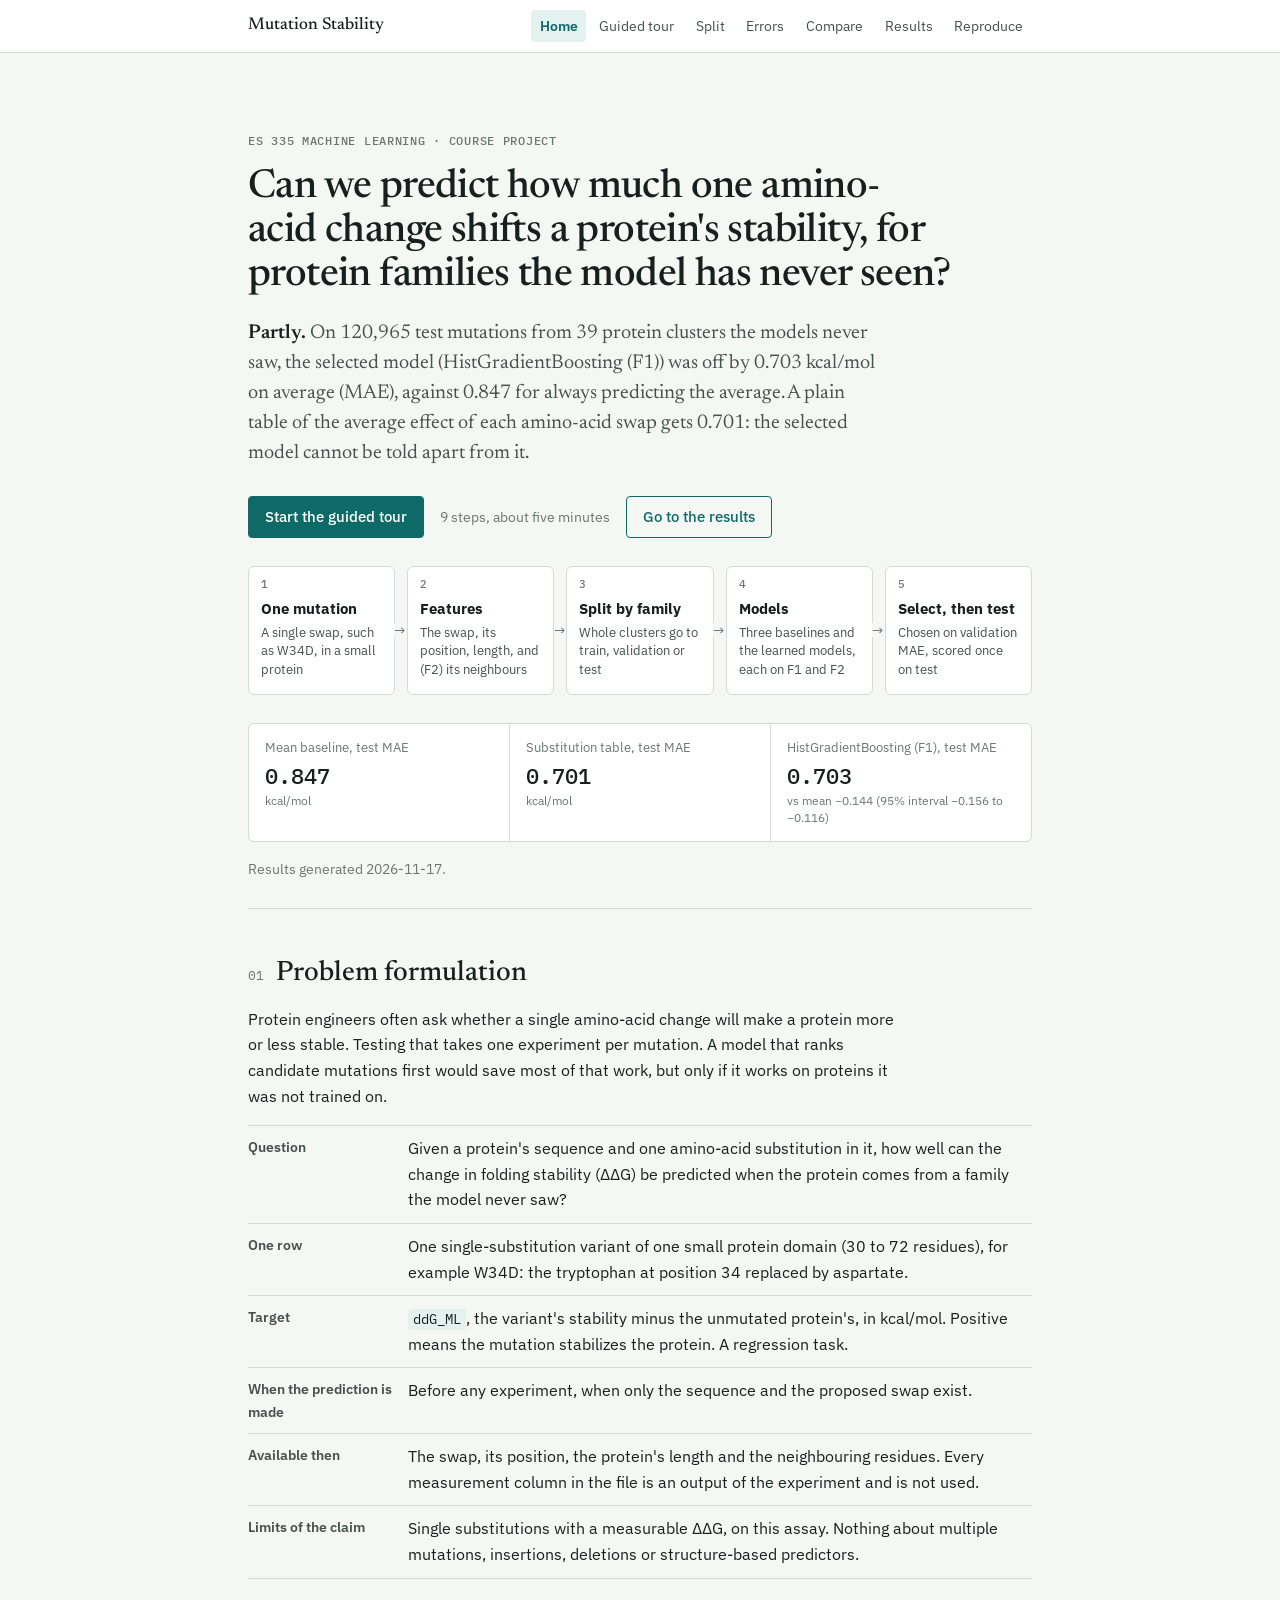
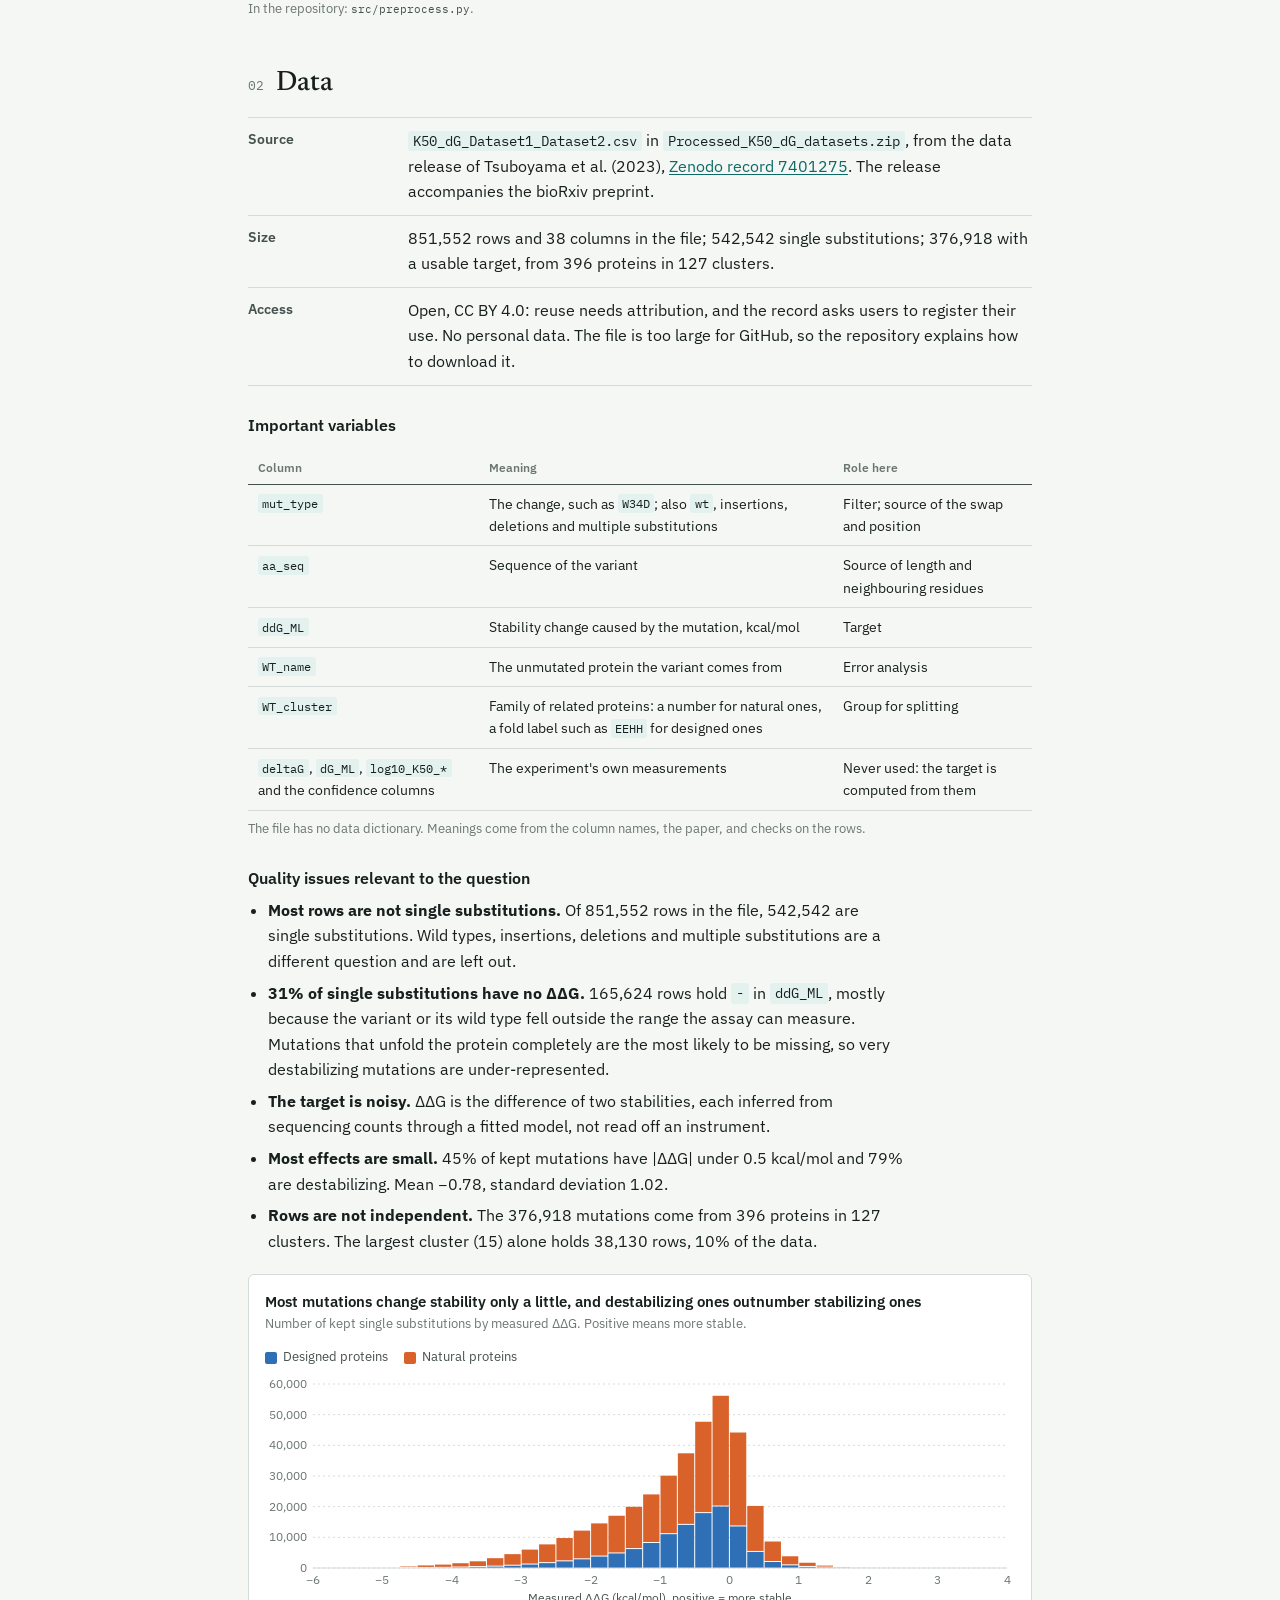
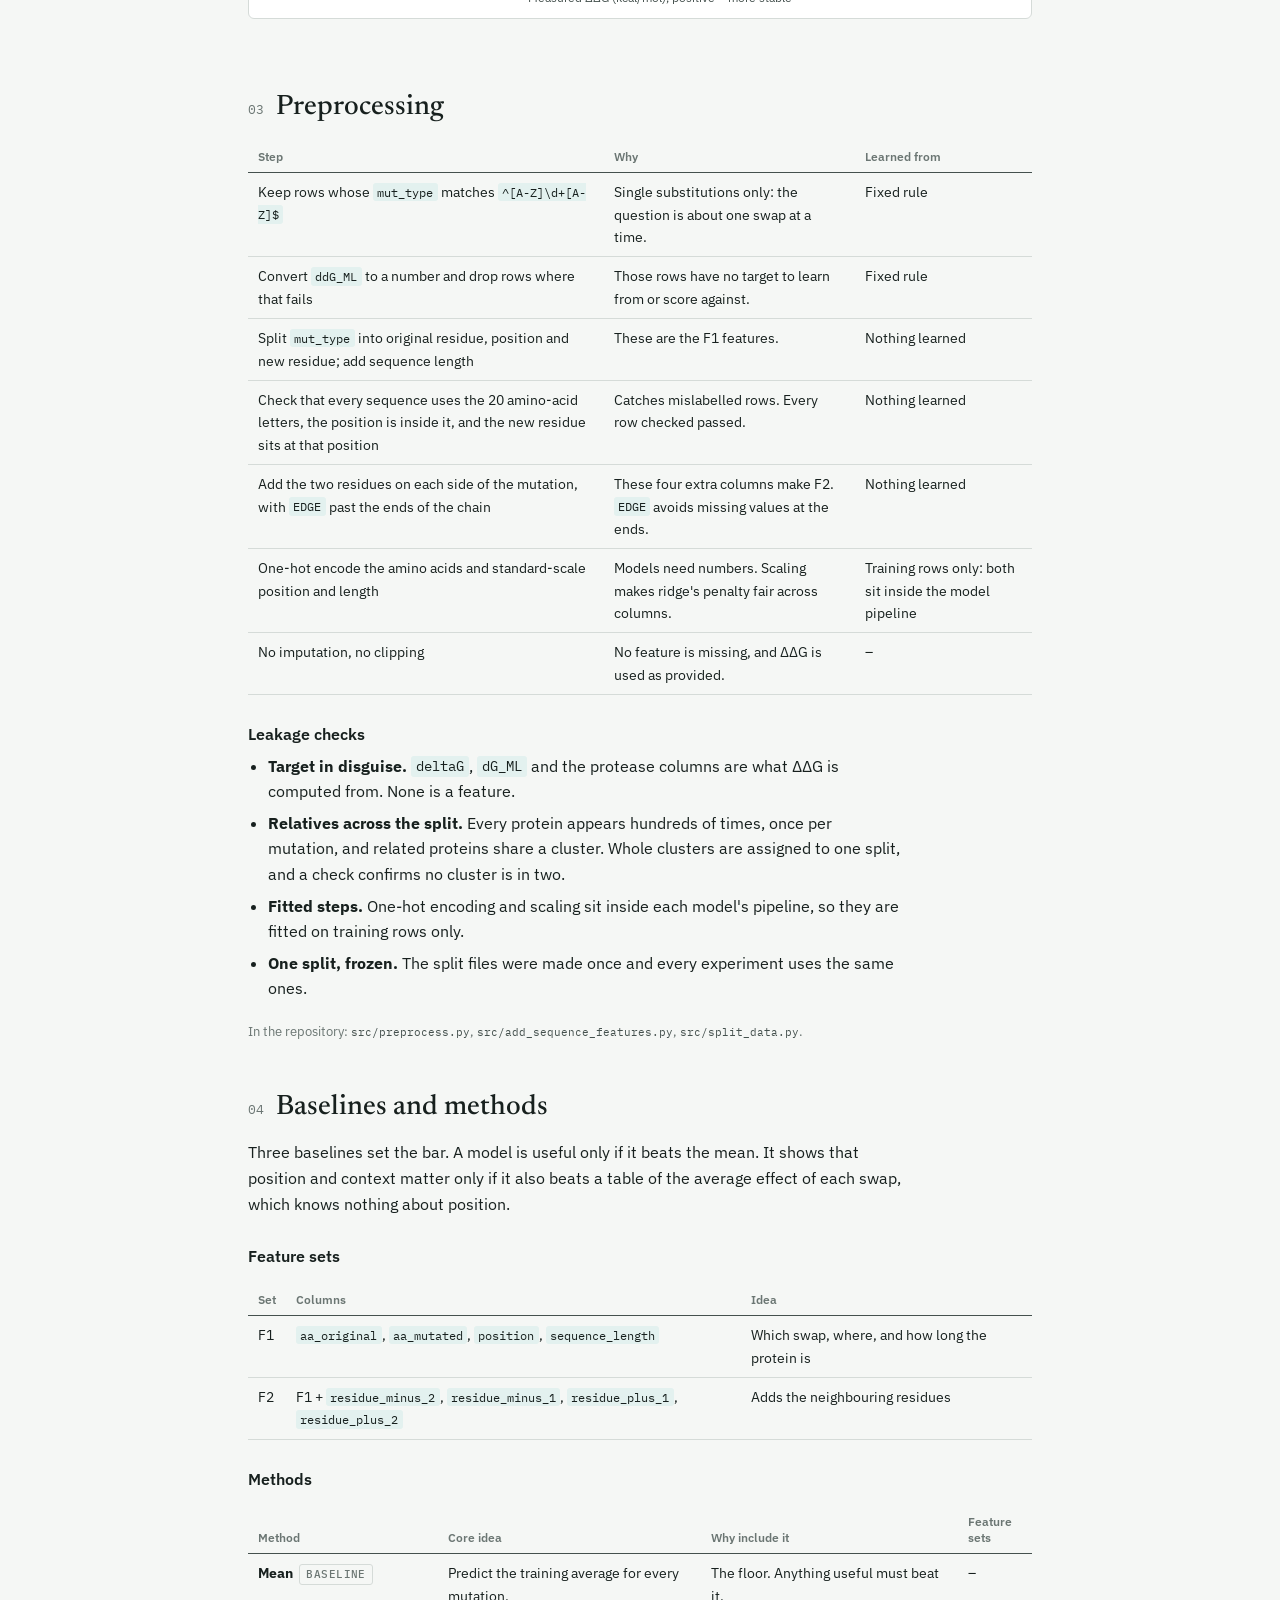
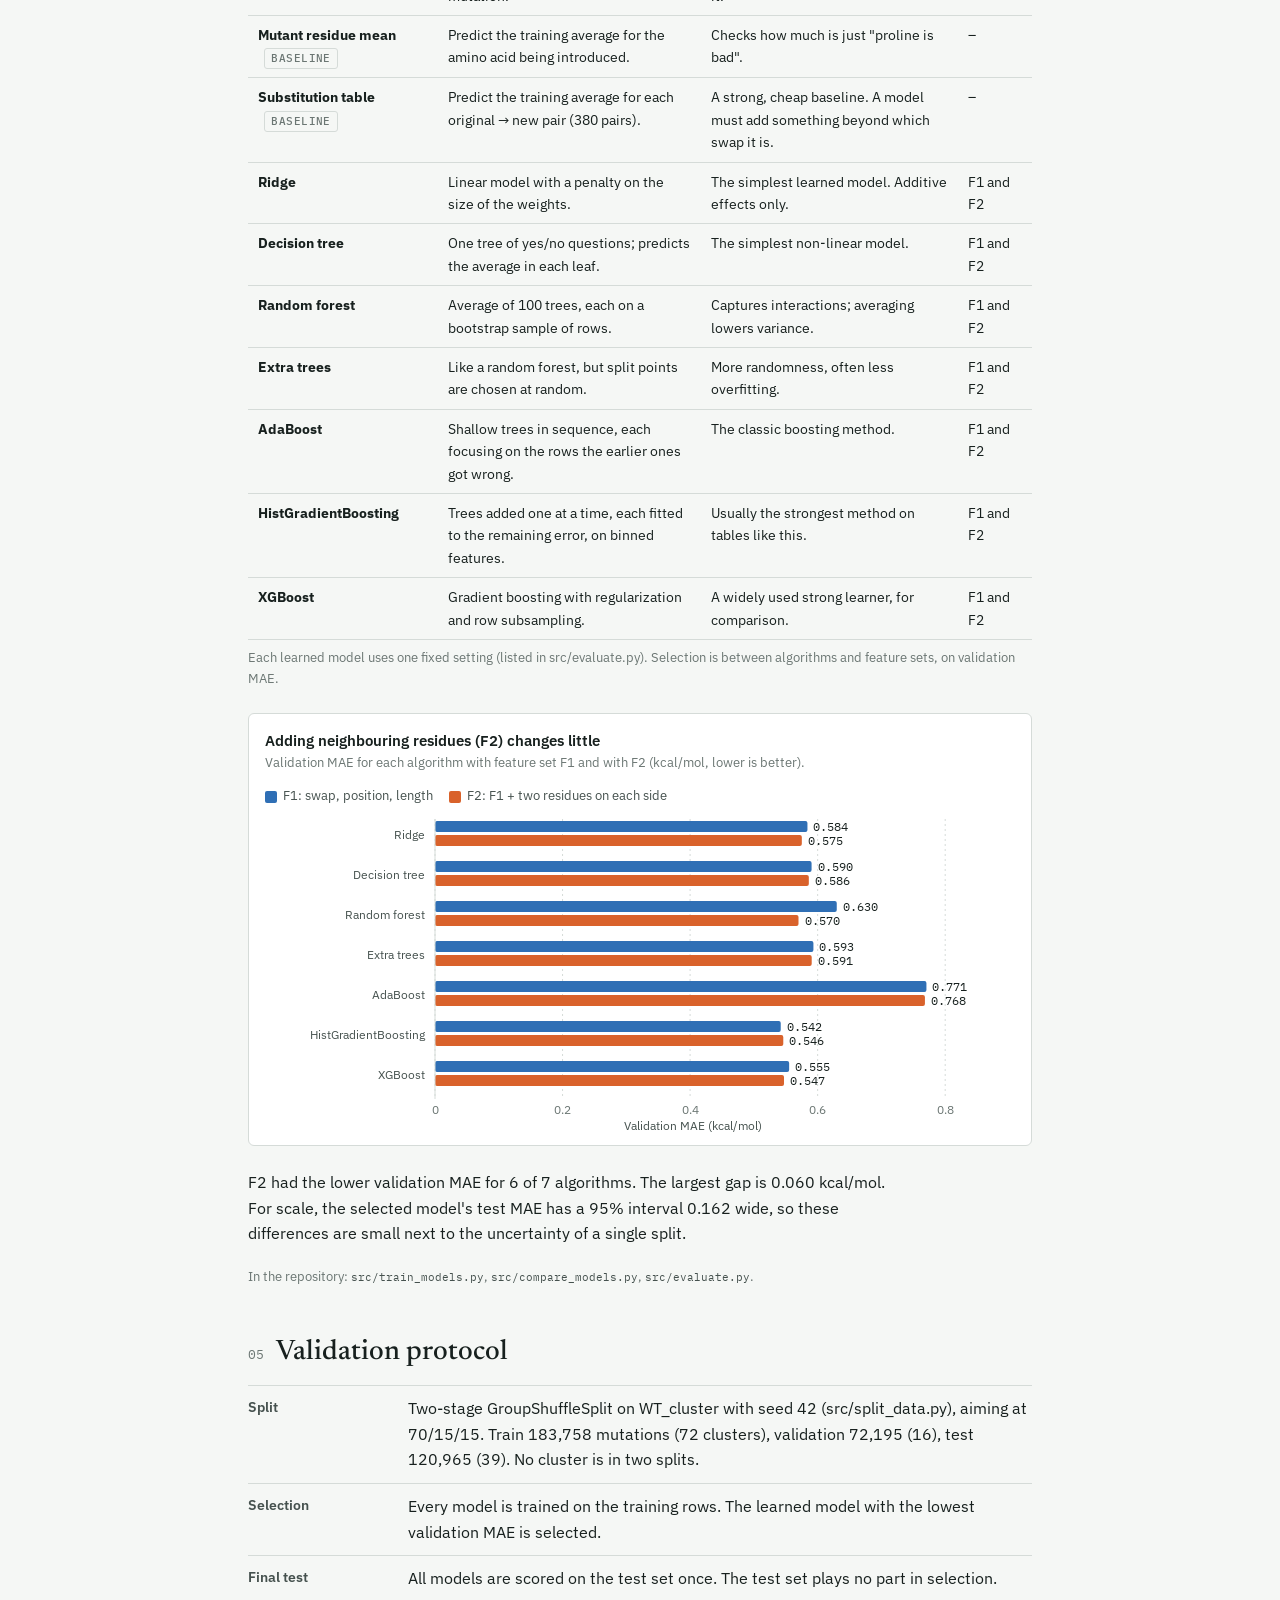
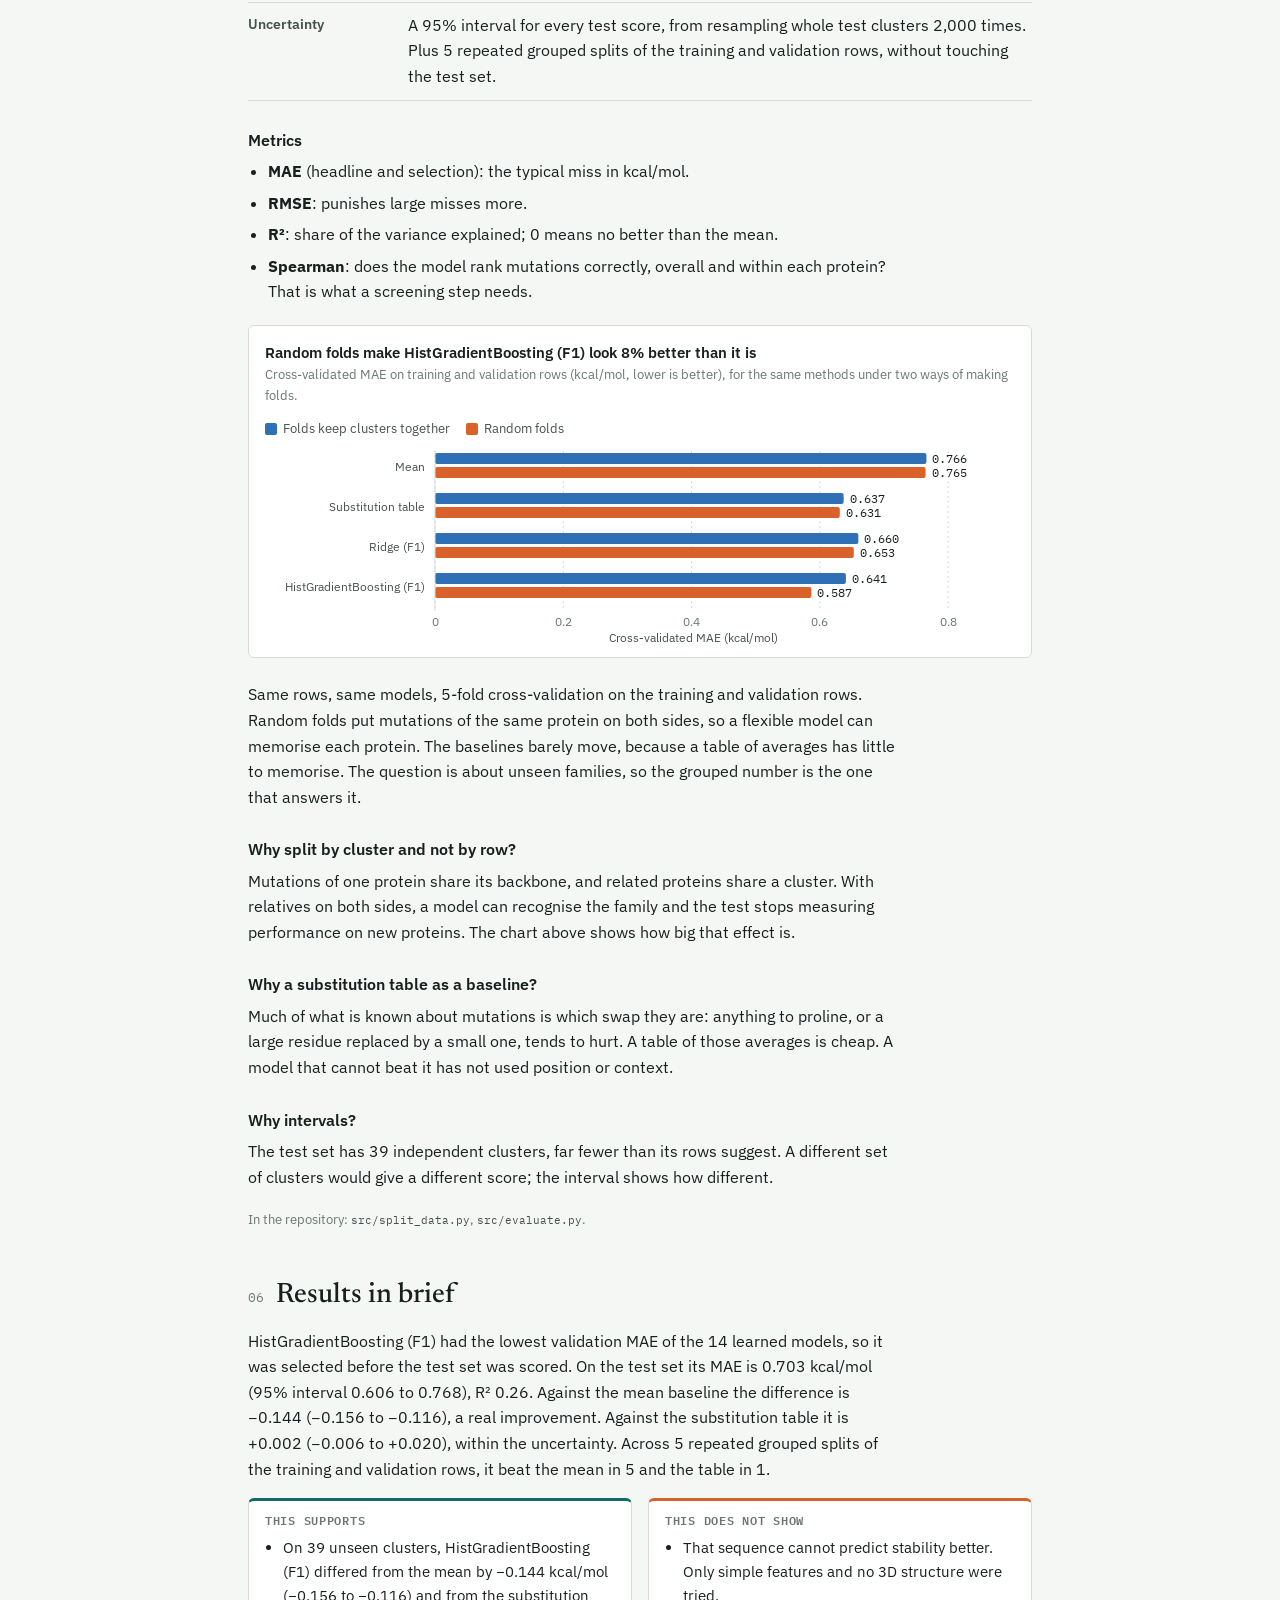
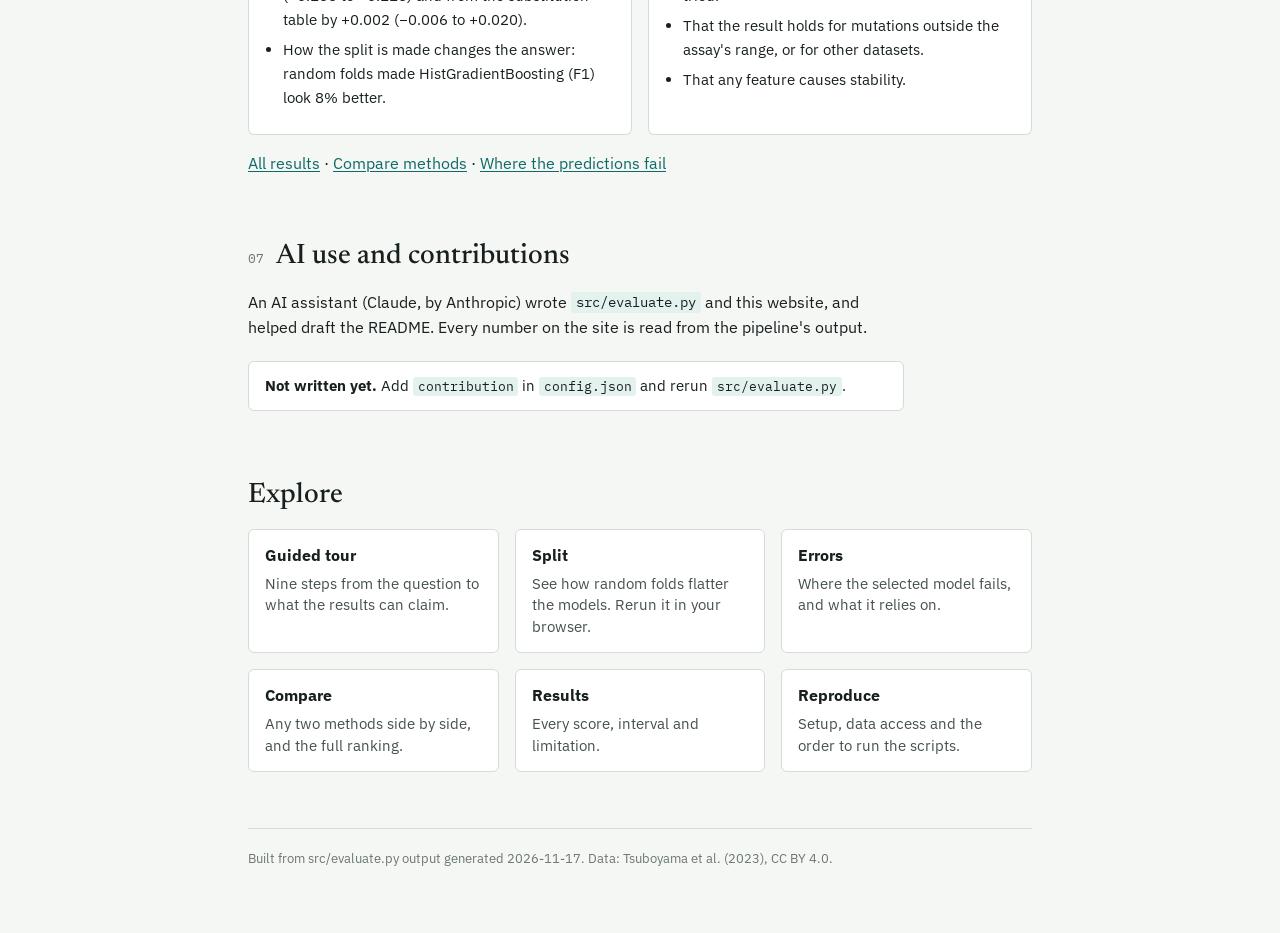
==== docs/index.html @ b3651ac7 "ES 335 project: pipeline, evaluation and website" ====
<!DOCTYPE html>
<html lang="en">
<head>
<meta charset="utf-8">
<meta name="viewport" content="width=device-width, initial-scale=1">
<title>Mutation Stability</title>
<meta name="description" content="Predicting the stability change of single amino-acid mutations in unseen protein families.">
<link rel="preconnect" href="https://fonts.googleapis.com">
<link rel="preconnect" href="https://fonts.gstatic.com" crossorigin>
<link href="https://fonts.googleapis.com/css2?family=IBM+Plex+Mono:wght@400;500&family=IBM+Plex+Sans:wght@400;500;600&family=Newsreader:opsz,wght@6..72,400;6..72,500;6..72,600&display=swap" rel="stylesheet">
<link rel="stylesheet" href="style.css">
</head>
<body data-page="index">
<header class="topbar"><div class="topbar-in">
  <a class="brand" href="index.html">Mutation Stability</a>
  <nav aria-label="Pages"><a href="index.html" data-page="index">Home</a><a href="tour.html" data-page="tour">Guided tour</a><a href="split.html" data-page="split">Split</a><a href="errors.html" data-page="errors">Errors</a><a href="compare.html" data-page="compare">Compare</a><a href="results.html" data-page="results">Results</a><a href="reproduce.html" data-page="reproduce">Reproduce</a></nav>
</div></header>
<div class="shell">
<main>
<section class="hero">
  <p class="kicker">ES 335 Machine Learning · course project</p>
  <h1>Can we predict how much one amino-acid change shifts a protein's stability, for protein families the model has never seen?</h1>
  <p class="answer" id="answer"></p>
  <div class="cta"><a class="btn" href="tour.html">Start the guided tour</a><span class="cta-note">9 steps, about five minutes</span><a class="btn ghost" href="results.html">Go to the results</a></div>
  <ol class="flow" aria-label="How the project is built">
    <li><b>One mutation</b><span>A single swap, such as W34D, in a small protein</span></li>
    <li><b>Features</b><span>The swap, its position, length, and (F2) its neighbours</span></li>
    <li><b>Split by family</b><span>Whole clusters go to train, validation or test</span></li>
    <li><b>Models</b><span>Three baselines and the learned models, each on F1 and F2</span></li>
    <li><b>Select, then test</b><span>Chosen on validation MAE, scored once on test</span></li>
  </ol>
  <dl class="facts" id="facts"></dl>
  <p class="byline" id="byline"></p>
</section>
<section id="question">
  <h2><span class="n">01</span>Problem formulation</h2>
  <p>Protein engineers often ask whether a single amino-acid change will make a protein more or less stable. Testing that takes one experiment per mutation. A model that ranks candidate mutations first would save most of that work, but only if it works on proteins it was not trained on.</p>
  <dl class="frame">
    <dt>Question</dt><dd>Given a protein's sequence and one amino-acid substitution in it, how well can the change in folding stability (ΔΔG) be predicted when the protein comes from a family the model never saw?</dd>
    <dt>One row</dt><dd>One single-substitution variant of one small protein domain (<span data-v="summary.len_min"></span> to <span data-v="summary.len_max"></span> residues), for example W34D: the tryptophan at position 34 replaced by aspartate.</dd>
    <dt>Target</dt><dd><code>ddG_ML</code>, the variant's stability minus the unmutated protein's, in kcal/mol. Positive means the mutation stabilizes the protein. A regression task.</dd>
    <dt>When the prediction is made</dt><dd>Before any experiment, when only the sequence and the proposed swap exist.</dd>
    <dt>Available then</dt><dd>The swap, its position, the protein's length and the neighbouring residues. Every measurement column in the file is an output of the experiment and is not used.</dd>
    <dt>Limits of the claim</dt><dd>Single substitutions with a measurable ΔΔG, on this assay. Nothing about multiple mutations, insertions, deletions or structure-based predictors.</dd>
  </dl>
  <p class="repo" data-items="src/preprocess.py"></p>
</section>
<section id="data">
  <h2><span class="n">02</span>Data</h2>
  <dl class="frame">
    <dt>Source</dt><dd><code>K50_dG_Dataset1_Dataset2.csv</code> in <code>Processed_K50_dG_datasets.zip</code>, from the data release of Tsuboyama et al. (2023), <a href="https://zenodo.org/records/7401275">Zenodo record 7401275</a>. The release accompanies the bioRxiv preprint.</dd>
    <dt>Size</dt><dd><span data-v="summary.n_raw"></span> rows and 38 columns in the file; <span data-v="summary.n_single"></span> single substitutions; <span data-v="summary.n_kept"></span> with a usable target, from <span data-v="summary.n_proteins"></span> proteins in <span data-v="summary.n_clusters"></span> clusters.</dd>
    <dt>Access</dt><dd>Open, CC BY 4.0: reuse needs attribution, and the record asks users to register their use. No personal data. The file is too large for GitHub, so the repository explains how to download it.</dd>
  </dl>
  <h3>Important variables</h3>
  <div class="scroll"><table>
    <thead><tr><th>Column</th><th>Meaning</th><th>Role here</th></tr></thead>
    <tbody>
      <tr><td><code>mut_type</code></td><td>The change, such as <code>W34D</code>; also <code>wt</code>, insertions, deletions and multiple substitutions</td><td>Filter; source of the swap and position</td></tr>
      <tr><td><code>aa_seq</code></td><td>Sequence of the variant</td><td>Source of length and neighbouring residues</td></tr>
      <tr><td><code>ddG_ML</code></td><td>Stability change caused by the mutation, kcal/mol</td><td>Target</td></tr>
      <tr><td><code>WT_name</code></td><td>The unmutated protein the variant comes from</td><td>Error analysis</td></tr>
      <tr><td><code>WT_cluster</code></td><td>Family of related proteins: a number for natural ones, a fold label such as <code>EEHH</code> for designed ones</td><td>Group for splitting</td></tr>
      <tr><td><code>deltaG</code>, <code>dG_ML</code>, <code>log10_K50_*</code> and the confidence columns</td><td>The experiment's own measurements</td><td>Never used: the target is computed from them</td></tr>
    </tbody>
    <caption>The file has no data dictionary. Meanings come from the column names, the paper, and checks on the rows.</caption>
  </table></div>
  <h3>Quality issues relevant to the question</h3>
  <ul id="quality"></ul>
  <div class="figure">
    <h4>Most mutations change stability only a little, and destabilizing ones outnumber stabilizing ones</h4>
    <p class="sub">Number of kept single substitutions by measured ΔΔG. Positive means more stable.</p>
    <div class="legend"><span><i class="s1"></i>Designed proteins</span><span><i class="s2"></i>Natural proteins</span></div>
    <div id="chartHist"></div>
  </div>
</section>
<section id="preprocessing">
  <h2><span class="n">03</span>Preprocessing</h2>
  <div class="scroll"><table><thead><tr><th>Step</th><th>Why</th><th>Learned from</th></tr></thead><tbody id="prepRows"></tbody></table></div>
  <h3>Leakage checks</h3>
  <ul>
    <li><strong>Target in disguise.</strong> <code>deltaG</code>, <code>dG_ML</code> and the protease columns are what ΔΔG is computed from. None is a feature.</li>
    <li><strong>Relatives across the split.</strong> Every protein appears hundreds of times, once per mutation, and related proteins share a cluster. Whole clusters are assigned to one split, and a check confirms no cluster is in two.</li>
    <li><strong>Fitted steps.</strong> One-hot encoding and scaling sit inside each model's pipeline, so they are fitted on training rows only.</li>
    <li><strong>One split, frozen.</strong> The split files were made once and every experiment uses the same ones.</li>
  </ul>
  <p class="repo" data-items="src/preprocess.py;src/add_sequence_features.py;src/split_data.py"></p>
</section>
<section id="methods">
  <h2><span class="n">04</span>Baselines and methods</h2>
  <p>Three baselines set the bar. A model is useful only if it beats the mean. It shows that position and context matter only if it also beats a table of the average effect of each swap, which knows nothing about position.</p>
  <h3>Feature sets</h3>
  <div class="scroll"><table><thead><tr><th>Set</th><th>Columns</th><th>Idea</th></tr></thead><tbody id="featRows"></tbody></table></div>
  <h3>Methods</h3>
  <div class="scroll"><table><thead><tr><th>Method</th><th>Core idea</th><th>Why include it</th><th>Feature sets</th></tr></thead><tbody id="methodRows"></tbody>
  <caption>Each learned model uses one fixed setting (listed in src/evaluate.py). Selection is between algorithms and feature sets, on validation MAE.</caption></table></div>
  <div class="figure">
    <h4>Adding neighbouring residues (F2) changes little</h4>
    <p class="sub">Validation MAE for each algorithm with feature set F1 and with F2 (kcal/mol, lower is better).</p>
    <div class="legend"><span><i class="s1"></i>F1: swap, position, length</span><span><i class="s2"></i>F2: F1 + two residues on each side</span></div>
    <div id="chartF1F2"></div>
  </div>
  <p id="f1f2Note"></p>
  <p class="repo" data-items="src/train_models.py;src/compare_models.py;src/evaluate.py"></p>
</section>
<section id="evaluation">
  <h2><span class="n">05</span>Validation protocol</h2>
  <dl class="frame">
    <dt>Split</dt><dd><span data-v="config.split_note"></span>. Train <span data-v="summary.n_train"></span> mutations (<span data-v="summary.c_train"></span> clusters), validation <span data-v="summary.n_val"></span> (<span data-v="summary.c_val"></span>), test <span data-v="summary.n_test"></span> (<span data-v="summary.c_test"></span>). No cluster is in two splits.</dd>
    <dt>Selection</dt><dd>Every model is trained on the training rows. The learned model with the lowest validation MAE is selected.</dd>
    <dt>Final test</dt><dd>All models are scored on the test set once. The test set plays no part in selection.</dd>
    <dt>Uncertainty</dt><dd>A 95% interval for every test score, from resampling whole test clusters <span data-v="config.n_bootstrap"></span> times. Plus <span data-v="config.n_repeats"></span> repeated grouped splits of the training and validation rows, without touching the test set.</dd>
  </dl>
  <h3>Metrics</h3>
  <ul>
    <li><strong>MAE</strong> (headline and selection): the typical miss in kcal/mol.</li>
    <li><strong>RMSE</strong>: punishes large misses more.</li>
    <li><strong>R²</strong>: share of the variance explained; 0 means no better than the mean.</li>
    <li><strong>Spearman</strong>: does the model rank mutations correctly, overall and within each protein? That is what a screening step needs.</li>
  </ul>
  <div class="figure">
    <h4 id="leakTitle"></h4>
    <p class="sub">Cross-validated MAE on training and validation rows (kcal/mol, lower is better), for the same methods under two ways of making folds.</p>
    <div class="legend"><span><i class="s1"></i>Folds keep clusters together</span><span><i class="s2"></i>Random folds</span></div>
    <div id="chartLeak"></div>
  </div>
  <p id="leakNote"></p>
  <h3>Why split by cluster and not by row?</h3>
  <p>Mutations of one protein share its backbone, and related proteins share a cluster. With relatives on both sides, a model can recognise the family and the test stops measuring performance on new proteins. The chart above shows how big that effect is.</p>
  <h3>Why a substitution table as a baseline?</h3>
  <p>Much of what is known about mutations is which swap they are: anything to proline, or a large residue replaced by a small one, tends to hurt. A table of those averages is cheap. A model that cannot beat it has not used position or context.</p>
  <h3>Why intervals?</h3>
  <p>The test set has <span data-v="summary.c_test"></span> independent clusters, far fewer than its rows suggest. A different set of clusters would give a different score; the interval shows how different.</p>
  <p class="repo" data-items="src/split_data.py;src/evaluate.py"></p>
</section>
<section id="brief">
  <h2><span class="n">06</span>Results in brief</h2>
  <p id="briefText"></p>
  <div class="claims" data-claims="results"></div>
  <p><a href="results.html">All results</a> · <a href="compare.html">Compare methods</a> · <a href="errors.html">Where the predictions fail</a></p>
</section>
<section id="ai">
  <h2><span class="n">07</span>AI use and contributions</h2>
  <p>An AI assistant (Claude, by Anthropic) wrote <code>src/evaluate.py</code> and this website, and helped draft the README. Every number on the site is read from the pipeline's output.</p>
  <div id="myContribution"></div>
</section>
<section id="explore-cards"><h2>Explore</h2>
<div class="cards">
  <a class="card" href="tour.html"><b>Guided tour</b><span>Nine steps from the question to what the results can claim.</span></a>
  <a class="card" href="split.html"><b>Split</b><span>See how random folds flatter the models. Rerun it in your browser.</span></a>
  <a class="card" href="errors.html"><b>Errors</b><span>Where the selected model fails, and what it relies on.</span></a>
  <a class="card" href="compare.html"><b>Compare</b><span>Any two methods side by side, and the full ranking.</span></a>
  <a class="card" href="results.html"><b>Results</b><span>Every score, interval and limitation.</span></a>
  <a class="card" href="reproduce.html"><b>Reproduce</b><span>Setup, data access and the order to run the scripts.</span></a>
</div></section>
</main>
<footer id="foot"></footer>
</div>
<div id="tip" role="status"></div>
<script src="results.js"></script>
<script src="app.js"></script>
</body>
</html>
---- docs/style.css ----
/* Layout idea: a lab report. Sticky section index on the left, one reading column,
   figures and tables set on white panels, numbers in a monospaced face. */
:root {
  --paper: #f5f7f5;
  --panel: #ffffff;
  --ink: #17201e;
  --ink-2: #45514e;
  --ink-3: #6b7673;
  --rule: #d5dbd8;
  --accent: #0d6a66;
  --accent-wash: #e3f1ef;
  --s1: #2f6fb5;          /* series 1: honest / designed */
  --s2: #d9622b;          /* series 2: leaky / natural */
  --band: rgba(23, 32, 30, .06);
  --font-display: "Newsreader", "Iowan Old Style", Georgia, serif;
  --font-body: "IBM Plex Sans", "Segoe UI", system-ui, sans-serif;
  --font-mono: "IBM Plex Mono", ui-monospace, "SFMono-Regular", Menlo, monospace;
}
@media (prefers-color-scheme: dark) {
  :root:not([data-theme="light"]) {
    color-scheme: dark;
    --paper: #141917; --panel: #1b211f; --ink: #e7ecea; --ink-2: #b4beba; --ink-3: #8b9692;
    --rule: #2f3835; --accent: #62c4be; --accent-wash: #1c302e; --s1: #3f82d2; --s2: #dd6a35;
    --band: rgba(231, 236, 234, .07);
  }
}
:root[data-theme="dark"] {
  color-scheme: dark;
  --paper: #141917; --panel: #1b211f; --ink: #e7ecea; --ink-2: #b4beba; --ink-3: #8b9692;
  --rule: #2f3835; --accent: #62c4be; --accent-wash: #1c302e; --s1: #3f82d2; --s2: #dd6a35;
  --band: rgba(231, 236, 234, .07);
}

* { box-sizing: border-box; }
[hidden] { display: none !important; }
html { scroll-behavior: smooth; scroll-padding-top: 1rem; }
@media (prefers-reduced-motion: reduce) { html { scroll-behavior: auto; } }
body {
  margin: 0; background: var(--paper); color: var(--ink);
  font: 400 1rem/1.6 var(--font-body);
  -webkit-text-size-adjust: 100%;
}
a { color: var(--accent); text-underline-offset: .15em; }
:focus-visible { outline: 2px solid var(--accent); outline-offset: 2px; border-radius: 2px; }

.shell { max-width: 52rem; margin: 0 auto; padding: 2rem 1.5rem 4rem; }

main { min-width: 0; }
header.top { padding-bottom: 2rem; border-bottom: 1px solid var(--rule); }
.kicker { font: 500 .75rem/1.4 var(--font-mono); letter-spacing: .06em; text-transform: uppercase; color: var(--ink-3); margin: 0 0 1rem; }
h1 { font: 500 2.5rem/1.1 var(--font-display); letter-spacing: -.015em; margin: 0 0 1.25rem; text-wrap: balance; }
.answer { font: 400 1.25rem/1.5 var(--font-display); color: var(--ink-2); margin: 0 0 1.75rem; max-width: 40rem; }
.answer strong { color: var(--ink); font-weight: 600; }
.facts { display: grid; grid-template-columns: repeat(3, minmax(0, 1fr)); gap: 1px; background: var(--rule); border: 1px solid var(--rule); border-radius: 6px; overflow: hidden; }
.facts div { background: var(--panel); padding: .875rem 1rem; }
.facts dt { font-size: .8125rem; color: var(--ink-3); margin-bottom: .25rem; }
.facts dd { margin: 0; font: 500 1.375rem/1.2 var(--font-mono); font-variant-numeric: tabular-nums; }
.facts dd small { display: block; font: 400 .75rem/1.4 var(--font-body); color: var(--ink-3); margin-top: .25rem; }
.byline { font-size: .875rem; color: var(--ink-3); margin: 1rem 0 0; }

section { padding-top: 3rem; }
h2 { font: 500 1.75rem/1.2 var(--font-display); margin: 0 0 1rem; text-wrap: balance; display: flex; gap: .75rem; align-items: baseline; }
h2 .n { font: 400 .8125rem/1 var(--font-mono); color: var(--ink-3); }
h3 { font: 600 1rem/1.4 var(--font-body); margin: 1.75rem 0 .5rem; }
p { margin: 0 0 1rem; max-width: 41rem; }
ul, ol { margin: 0 0 1rem; padding-left: 1.25rem; max-width: 41rem; }
li { margin-bottom: .375rem; }
code, .num { font-family: var(--font-mono); font-size: .875em; font-variant-numeric: tabular-nums; }
code { background: var(--accent-wash); padding: .1em .35em; border-radius: 3px; overflow-wrap: anywhere; }

dl.frame { display: grid; grid-template-columns: 10rem minmax(0, 1fr); gap: 0; margin: 0 0 1rem; border-top: 1px solid var(--rule); }
dl.frame dt, dl.frame dd { padding: .625rem 0; border-bottom: 1px solid var(--rule); margin: 0; }
dl.frame dt { font-weight: 600; font-size: .875rem; color: var(--ink-2); padding-right: 1rem; }

.figure { background: var(--panel); border: 1px solid var(--rule); border-radius: 6px; padding: 1rem 1rem .75rem; margin: 1.25rem 0 1.5rem; }
.figure h4 { font: 600 .9375rem/1.4 var(--font-body); margin: 0 0 .125rem; }
.figure .sub { font-size: .8125rem; color: var(--ink-3); margin: 0 0 .75rem; max-width: none; }
.figure svg { display: block; width: 100%; height: auto; overflow: visible; }
.legend { display: flex; flex-wrap: wrap; gap: .25rem 1rem; font-size: .8125rem; color: var(--ink-2); margin: 0 0 .5rem; }
.legend span { display: inline-flex; align-items: center; gap: .375rem; }
.legend i { width: .75rem; height: .75rem; border-radius: 2px; display: inline-block; }
.legend i.s1 { background: var(--s1); } .legend i.s2 { background: var(--s2); }
.legend i.line { height: 2px; width: 1rem; background: var(--ink); border-radius: 0; }
.legend i.dot { width: .5rem; height: .5rem; border-radius: 50%; background: var(--ink-3); opacity: .6; }
svg text { font-family: var(--font-body); font-size: 12px; fill: var(--ink-2); }
svg text.val { font-family: var(--font-mono); font-size: 11.5px; fill: var(--ink); }
svg text.muted { fill: var(--ink-3); }
svg .axis { stroke: var(--rule); stroke-width: 1; }
svg .grid { stroke: var(--rule); stroke-width: 1; stroke-dasharray: 2 3; }
svg .zero { stroke: var(--ink-2); stroke-width: 1; }
svg .f1 { fill: var(--s1); } svg .f2 { fill: var(--s2); }
svg .band { fill: var(--band); }
svg .pt { stroke: var(--panel); stroke-width: 1; cursor: pointer; }
svg .pt:hover, svg .pt:focus { stroke: var(--ink); stroke-width: 1.5; outline: none; }
svg .ci { stroke: var(--ink); stroke-width: 2; stroke-linecap: round; }
svg .est { fill: var(--ink); stroke: var(--panel); stroke-width: 1.5; }
svg .rep { fill: var(--ink-3); opacity: .55; }
svg .diag { stroke: var(--ink-3); stroke-width: 1; stroke-dasharray: 4 3; }

.scroll { overflow-x: auto; margin: 1rem 0 1.5rem; }
table { border-collapse: collapse; width: 100%; font-size: .875rem; }
caption { caption-side: bottom; text-align: left; font-size: .8125rem; color: var(--ink-3); padding-top: .5rem; }
th { text-align: left; font: 600 .75rem/1.3 var(--font-body); color: var(--ink-3); padding: .5rem .625rem; border-bottom: 1.5px solid var(--ink-2); vertical-align: bottom; }
td { padding: .5rem .625rem; border-bottom: 1px solid var(--rule); vertical-align: top; }
td.r, th.r { text-align: right; font-family: var(--font-mono); font-variant-numeric: tabular-nums; white-space: nowrap; }
th.r { font-family: var(--font-body); white-space: normal; }
#resultRows td:first-child { white-space: nowrap; }
tr.pick td { background: var(--accent-wash); }
.pill { display: inline-block; font: 500 .6875rem/1 var(--font-mono); letter-spacing: .04em; text-transform: uppercase; padding: .25rem .4rem; border-radius: 3px; border: 1px solid var(--rule); color: var(--ink-3); margin-left: .375rem; white-space: nowrap; }
.pill.sel { border-color: var(--accent); color: var(--accent); }

.note { border-left: 3px solid var(--accent); background: var(--accent-wash); padding: .75rem 1rem; border-radius: 0 6px 6px 0; margin: 1.25rem 0; font-size: .9375rem; }
.note p:last-child { margin-bottom: 0; }

.controls { display: flex; flex-wrap: wrap; gap: .75rem 1.25rem; align-items: end; margin: 0 0 1rem; }
.controls label { display: flex; flex-direction: column; gap: .25rem; font-size: .8125rem; color: var(--ink-2); }
select, input[type="number"], input[type="text"], button, input[type="file"] { font: inherit; font-size: .875rem; color: var(--ink); }
select, input[type="number"], input[type="text"] { background: var(--panel); border: 1px solid var(--rule); border-radius: 4px; padding: .375rem .5rem; min-height: 2.25rem; }
input[type="range"] { accent-color: var(--accent); width: 11rem; max-width: 100%; }
button { background: var(--accent); color: var(--panel); border: 0; border-radius: 4px; padding: .5rem .875rem; min-height: 2.25rem; cursor: pointer; font-weight: 500; }
button.ghost { background: transparent; color: var(--accent); border: 1px solid var(--accent); }
button:hover { filter: brightness(1.08); }
.readout { font-size: .9375rem; color: var(--ink-2); margin: .5rem 0 0; max-width: none; }
.readout strong { color: var(--ink); }
.error { color: var(--s2); font-size: .875rem; margin: .5rem 0 0; }
details { border: 1px solid var(--rule); border-radius: 6px; padding: .75rem 1rem; background: var(--panel); margin: 1rem 0; }
summary { cursor: pointer; font-weight: 600; font-size: .9375rem; }
details[open] summary { margin-bottom: .75rem; }
pre { background: var(--panel); border: 1px solid var(--rule); border-radius: 6px; padding: .875rem 1rem; overflow-x: auto; font: 400 .8125rem/1.6 var(--font-mono); margin: 0 0 1rem; }
#tip { position: fixed; z-index: 10; pointer-events: none; background: var(--ink); color: var(--paper); font-size: .8125rem; line-height: 1.45; padding: .5rem .625rem; border-radius: 4px; max-width: 16rem; display: none; }
#tip b { font-weight: 600; } #tip .num { font-size: .8125rem; }
footer { margin-top: 3.5rem; padding-top: 1.25rem; border-top: 1px solid var(--rule); font-size: .8125rem; color: var(--ink-3); }


/* top bar */
.topbar { border-bottom: 1px solid var(--rule); background: var(--panel); }
.topbar-in { max-width: 52rem; margin: 0 auto; padding: .625rem 1.5rem; display: flex; align-items: center; gap: 1.5rem; flex-wrap: wrap; }
.brand { font: 500 1.0625rem/1.2 var(--font-display); color: var(--ink); text-decoration: none; white-space: nowrap; }
.topbar nav { display: flex; gap: .25rem; flex-wrap: wrap; margin-left: auto; }
.topbar nav a { font-size: .875rem; color: var(--ink-2); text-decoration: none; padding: .3rem .55rem; border-radius: 4px; }
.topbar nav a:hover { background: var(--accent-wash); color: var(--ink); }
.topbar nav a.here { color: var(--accent); font-weight: 600; background: var(--accent-wash); }

/* hero, page heads, buttons, cards, flow */
.hero { padding-bottom: 1.75rem; border-bottom: 1px solid var(--rule); }
.pagehead { padding-bottom: 1.5rem; border-bottom: 1px solid var(--rule); }
.pagehead h1 { font-size: 2.125rem; }
.pagehead .answer { margin-bottom: 0; }
.cta { display: flex; flex-wrap: wrap; align-items: center; gap: .75rem 1rem; margin: 0 0 1.75rem; }
.cta-note { font-size: .875rem; color: var(--ink-3); }
a.btn { display: inline-flex; align-items: center; min-height: 2.5rem; padding: .5rem 1rem; border-radius: 4px; background: var(--accent); color: var(--panel); text-decoration: none; font-weight: 500; font-size: .9375rem; border: 1px solid var(--accent); }
a.btn.ghost { background: transparent; color: var(--accent); }
a.btn:hover { filter: brightness(1.08); }
.flow { list-style: none; margin: 0 0 1.75rem; padding: 0; display: grid; grid-template-columns: repeat(5, minmax(0, 1fr)); gap: .75rem; counter-reset: fl; max-width: none; }
.flow li { position: relative; background: var(--panel); border: 1px solid var(--rule); border-radius: 6px; padding: .75rem .75rem .875rem; margin: 0; font-size: .8125rem; line-height: 1.45; color: var(--ink-2); counter-increment: fl; }
.flow li::before { content: counter(fl); display: block; font: 500 .6875rem/1 var(--font-mono); color: var(--ink-3); margin-bottom: .5rem; }
.flow li:not(:last-child)::after { content: "→"; position: absolute; right: -.7rem; top: 50%; transform: translateY(-50%); color: var(--ink-3); background: var(--paper); font-size: .875rem; line-height: 1; z-index: 1; }
.flow b { display: block; color: var(--ink); font-size: .9375rem; margin-bottom: .25rem; }
.cards { display: grid; grid-template-columns: repeat(auto-fit, minmax(14rem, 1fr)); gap: 1rem; margin-top: 1rem; }
a.card { display: flex; flex-direction: column; gap: .375rem; padding: .875rem 1rem; background: var(--panel); border: 1px solid var(--rule); border-radius: 6px; text-decoration: none; color: var(--ink-2); font-size: .9375rem; line-height: 1.45; }
a.card b { color: var(--ink); font-size: 1rem; }
a.card:hover { border-color: var(--accent); }
.claims { display: grid; grid-template-columns: repeat(2, minmax(0, 1fr)); gap: 1rem; margin: 1rem 0; }
.claims > div { background: var(--panel); border: 1px solid var(--rule); border-radius: 6px; padding: .75rem 1rem .5rem; }
.claims > div:first-child { border-top: 3px solid var(--accent); }
.claims > div:last-child { border-top: 3px solid var(--s2); }
.claims h4 { font: 600 .75rem/1.2 var(--font-mono); letter-spacing: .06em; text-transform: uppercase; color: var(--ink-3); margin: 0 0 .5rem; }
.claims ul { padding-left: 1.1rem; font-size: .9375rem; }
.repo { font-size: .8125rem; color: var(--ink-3); margin: 1.25rem 0 0; }
.repo code { background: transparent; padding: 0; color: var(--ink-2); }
.repo a { text-decoration: none; }
.repo a:hover code { text-decoration: underline; }
section > h3 + p { margin-top: 0; }

/* tour */
.tour-bar { margin: 1.5rem 0 0; }
.tour-track { height: 4px; background: var(--rule); border-radius: 2px; overflow: hidden; }
.tour-fill { height: 100%; width: 0; background: var(--accent); transition: width .25s ease; }
@media (prefers-reduced-motion: reduce) { .tour-fill { transition: none; } }
.tour-count { font: 500 .75rem/1 var(--font-mono); color: var(--ink-3); margin: .5rem 0 0; letter-spacing: .04em; text-transform: uppercase; }
.tstep { display: none; padding-top: 1.5rem; }
.tstep.active { display: block; }
.tour-nav { display: flex; justify-content: space-between; margin-top: 2rem; padding-top: 1.25rem; border-top: 1px solid var(--rule); }

@media (max-width: 56rem) {
  .flow { grid-template-columns: minmax(0, 1fr); }
  .flow li:not(:last-child)::after { content: "↓"; right: auto; left: 1rem; top: auto; bottom: -.8rem; transform: none; }
}
@media (max-width: 40rem) {
  .shell { padding: 1.25rem 1rem 3rem; }
  .topbar-in { padding: .625rem 1rem; gap: .5rem; }
  .topbar nav { margin-left: 0; }
  h1, .pagehead h1 { font-size: 1.75rem; }
  .answer { font-size: 1.125rem; }
  .facts, .claims { grid-template-columns: minmax(0, 1fr); }
  dl.frame { grid-template-columns: minmax(0, 1fr); }
  dl.frame dt { border-bottom: 0; padding-bottom: 0; }
  dl.frame dd { padding-top: .125rem; }
}

.pagehead + section { padding-top: 1.75rem; }
tr.sub td { font: 600 .75rem/1.2 var(--font-mono); letter-spacing: .04em; text-transform: uppercase; color: var(--ink-3); padding-top: 1rem; border-bottom: 1px solid var(--rule); }
p.note { background: var(--panel); border: 1px solid var(--rule); border-radius: 6px; padding: .75rem 1rem; }
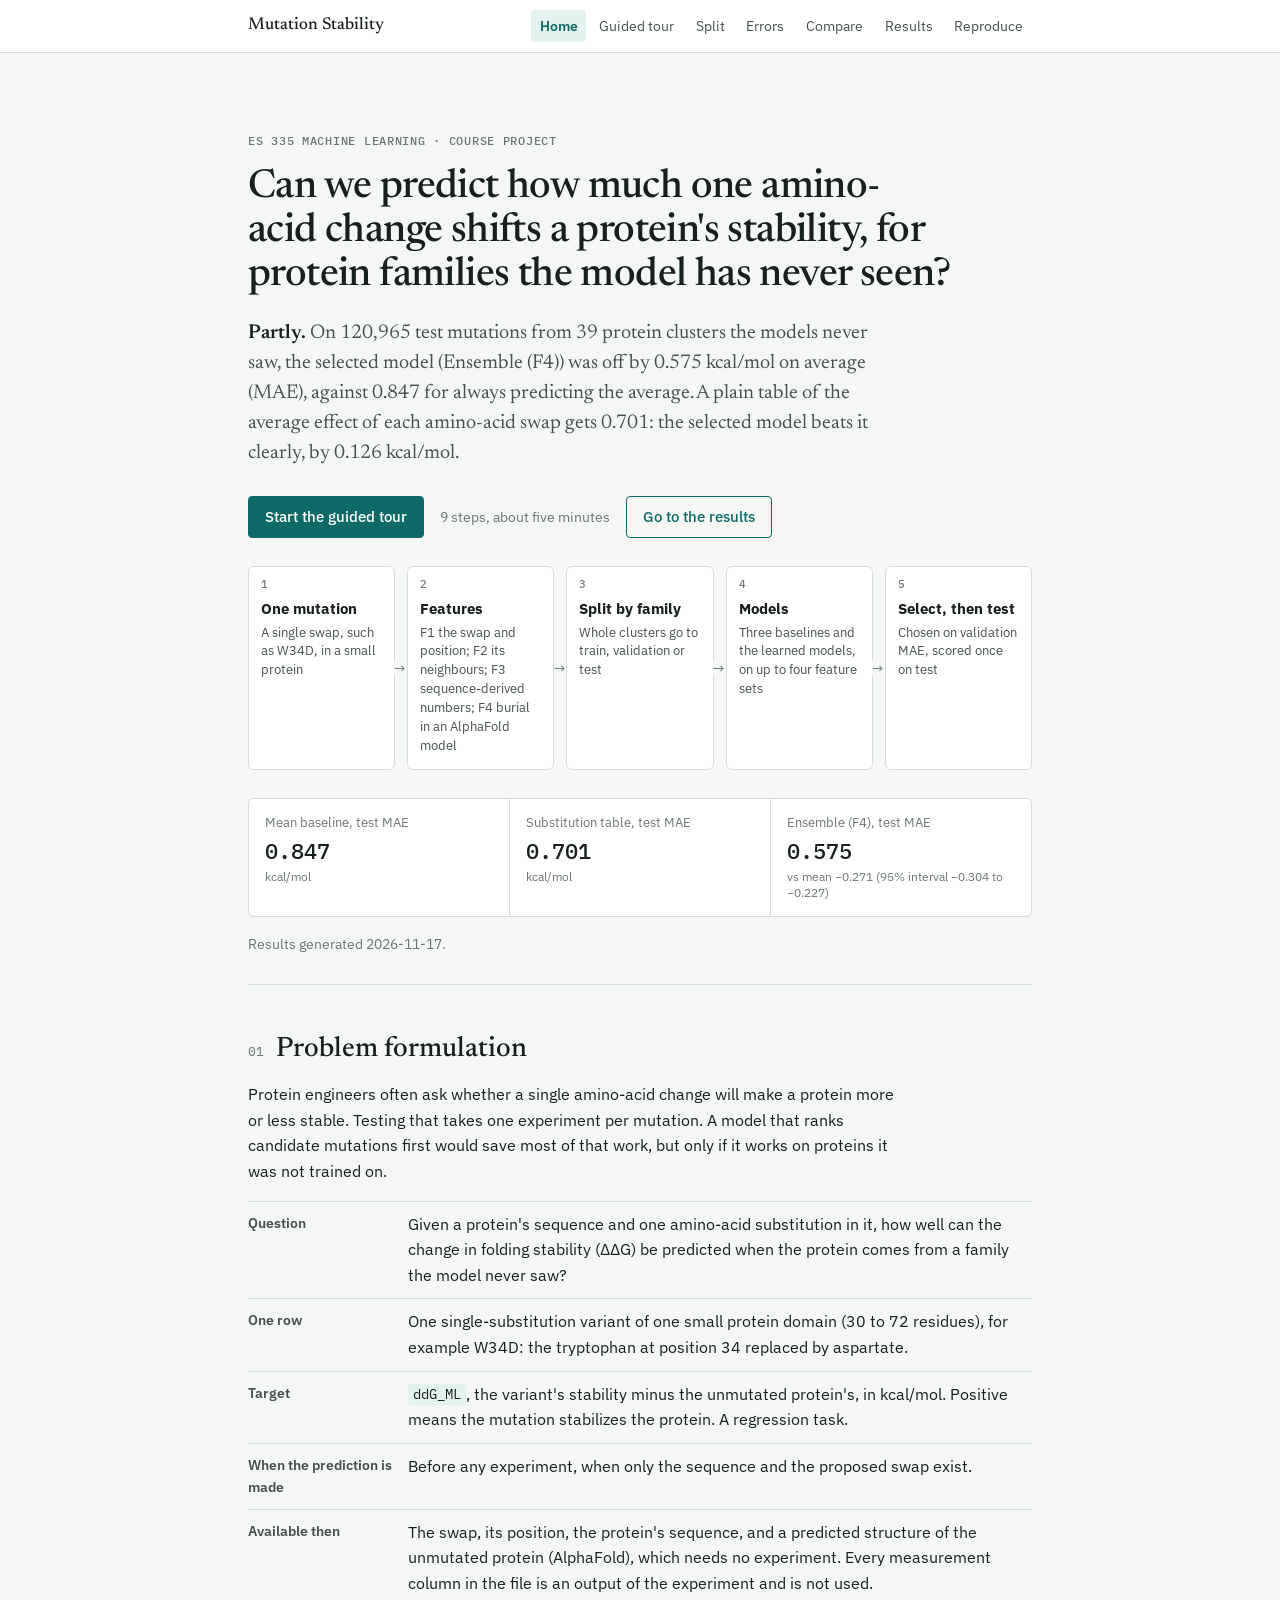
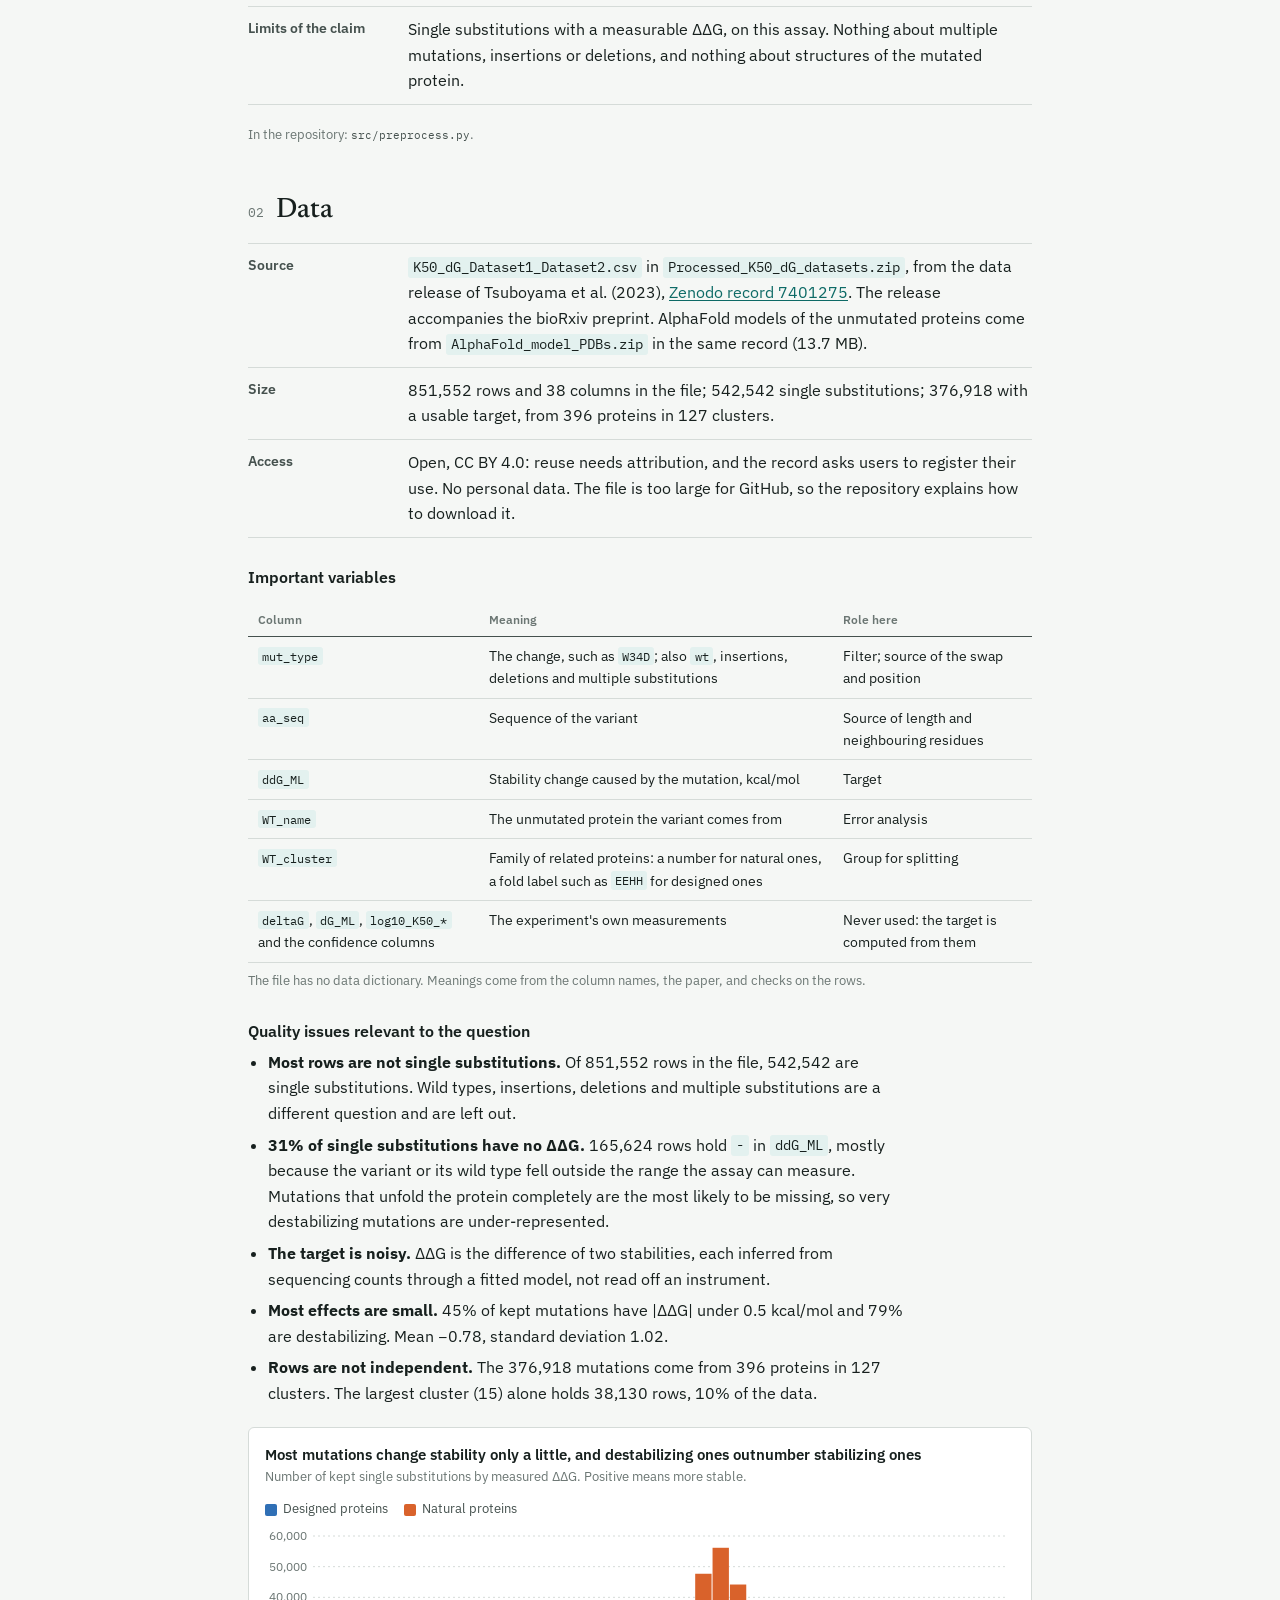
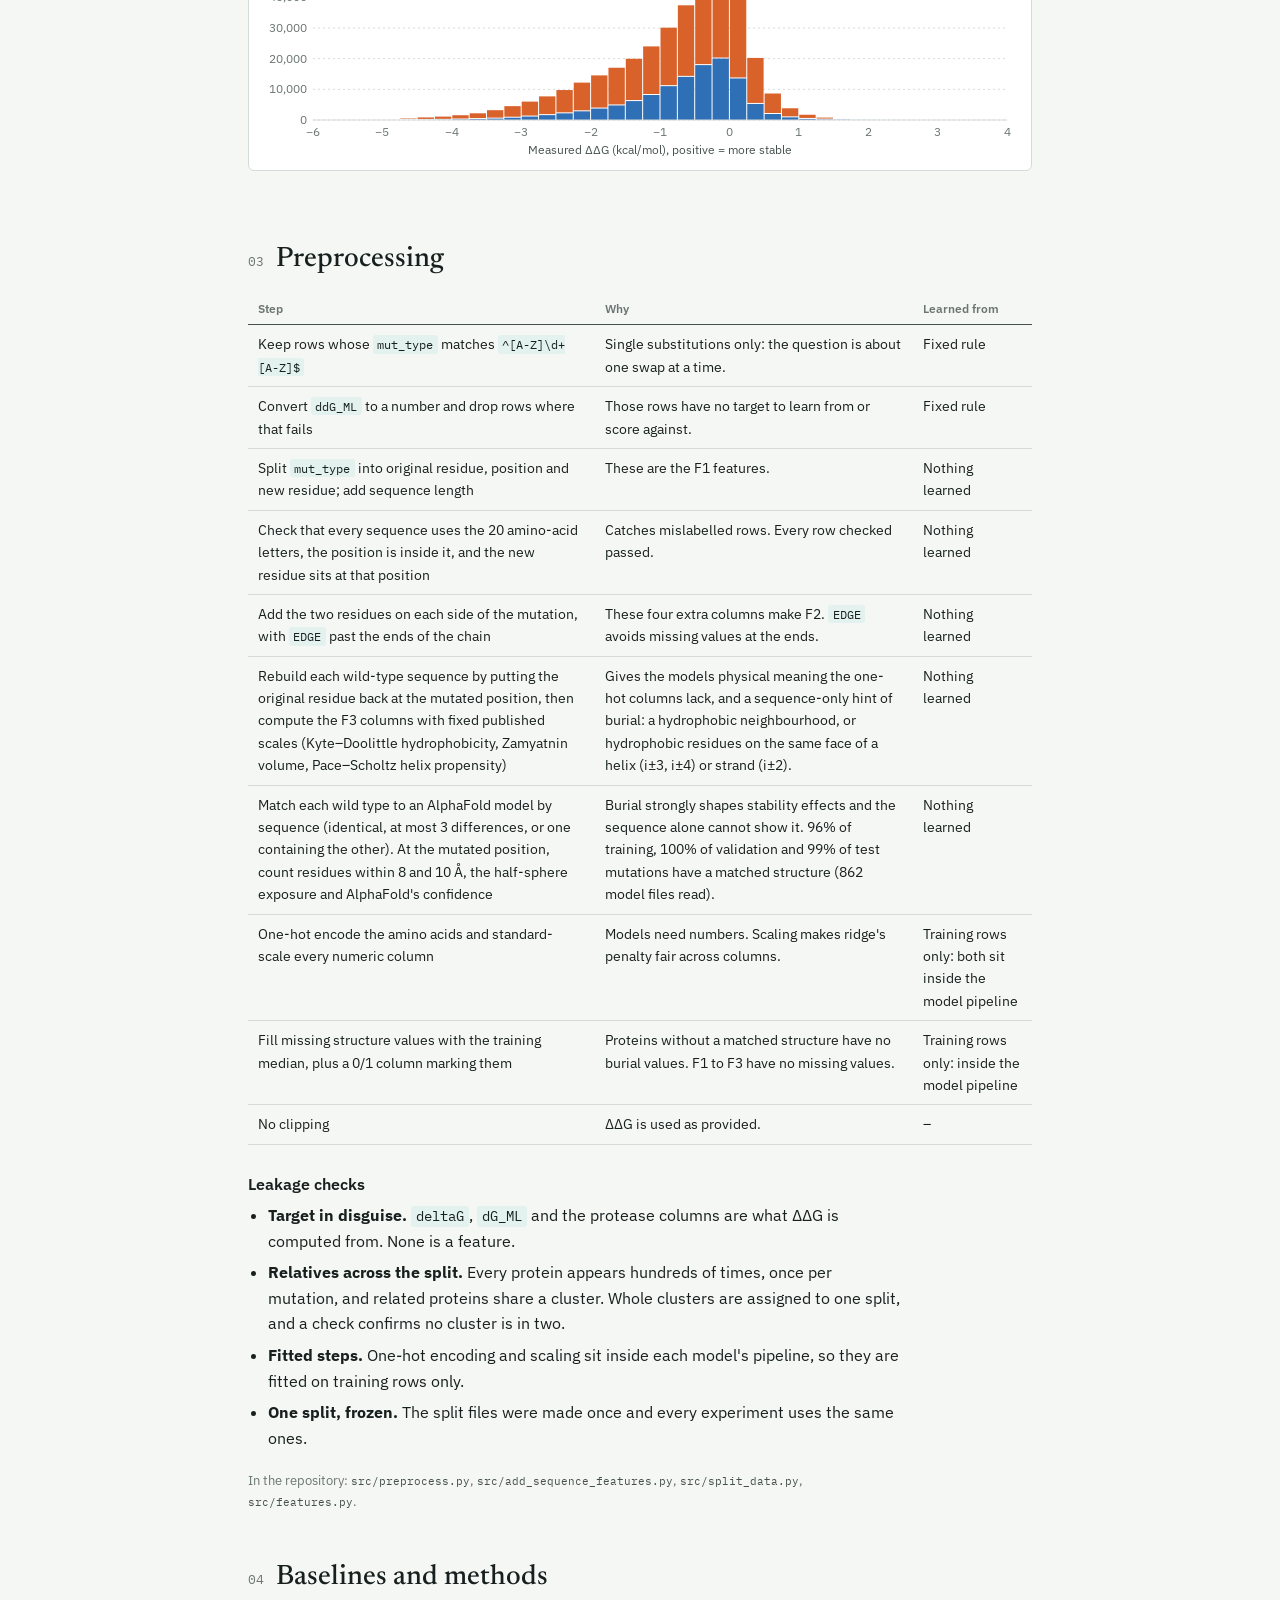
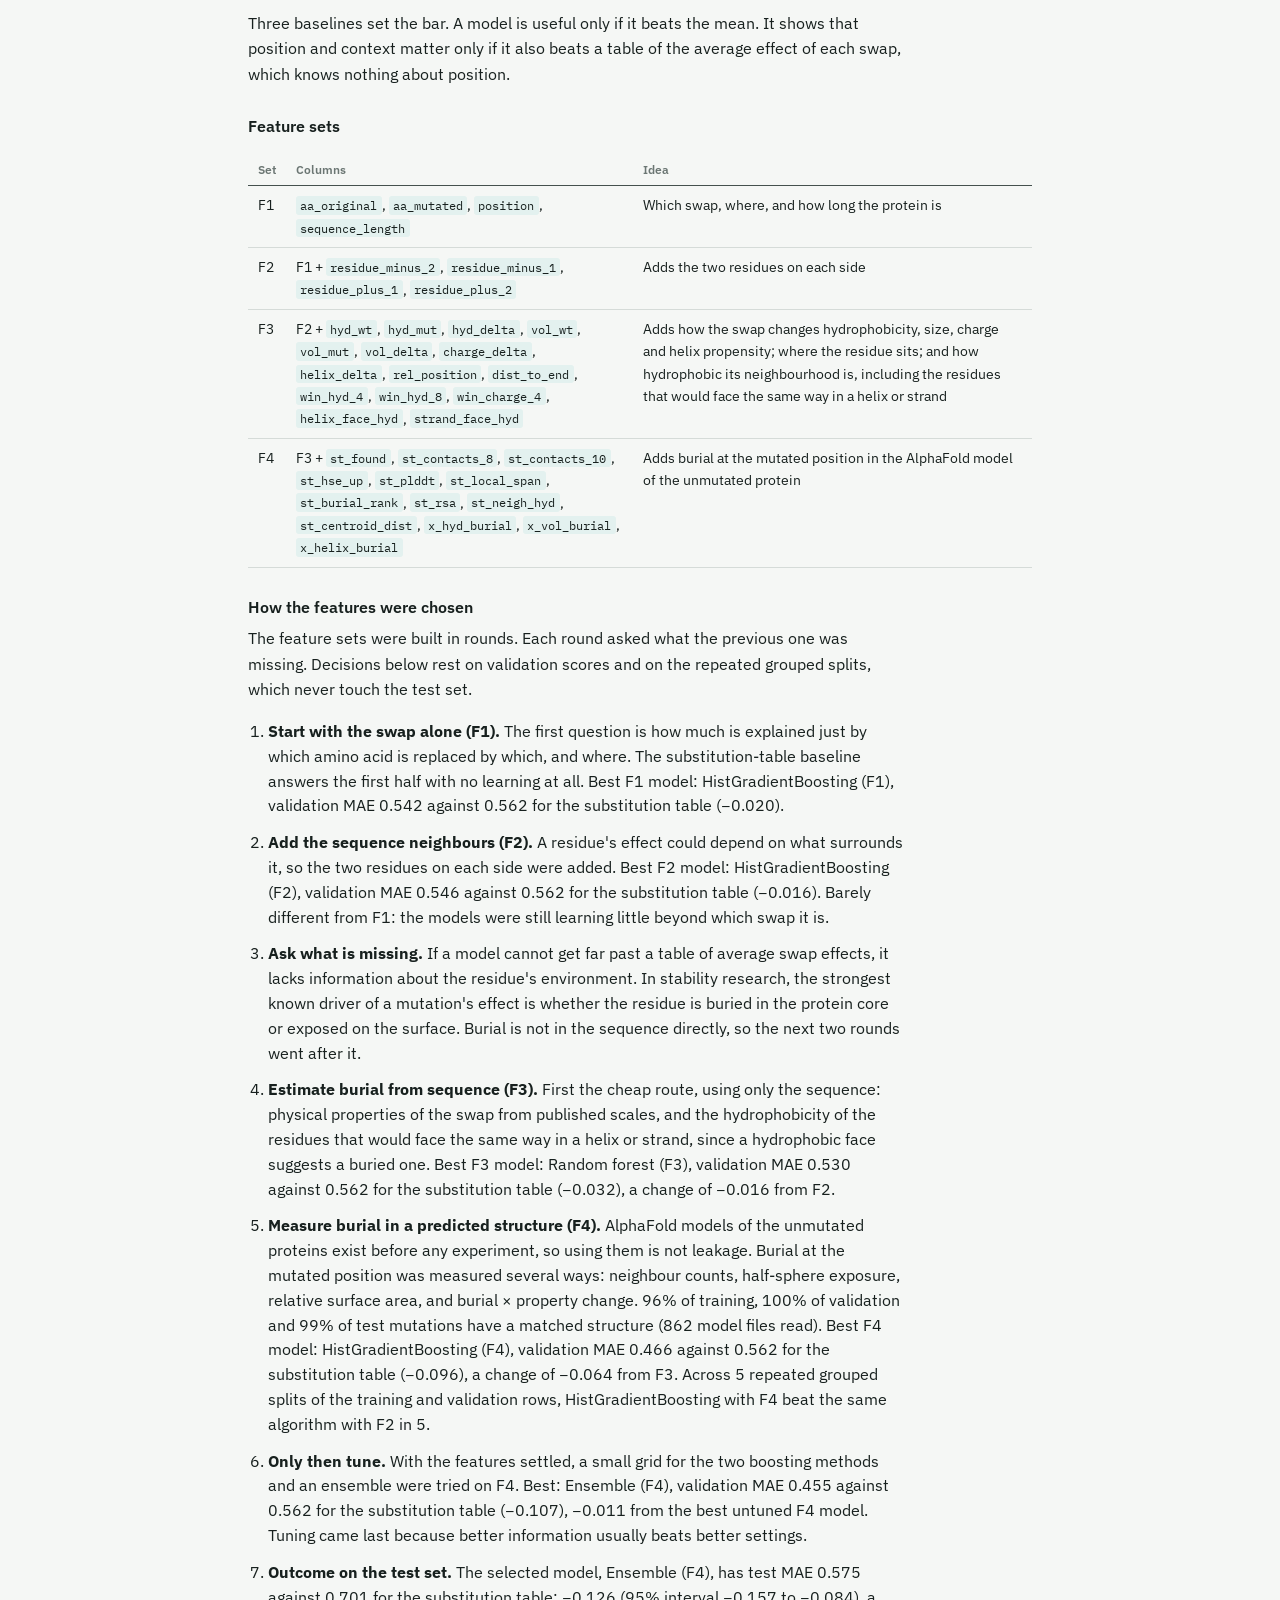
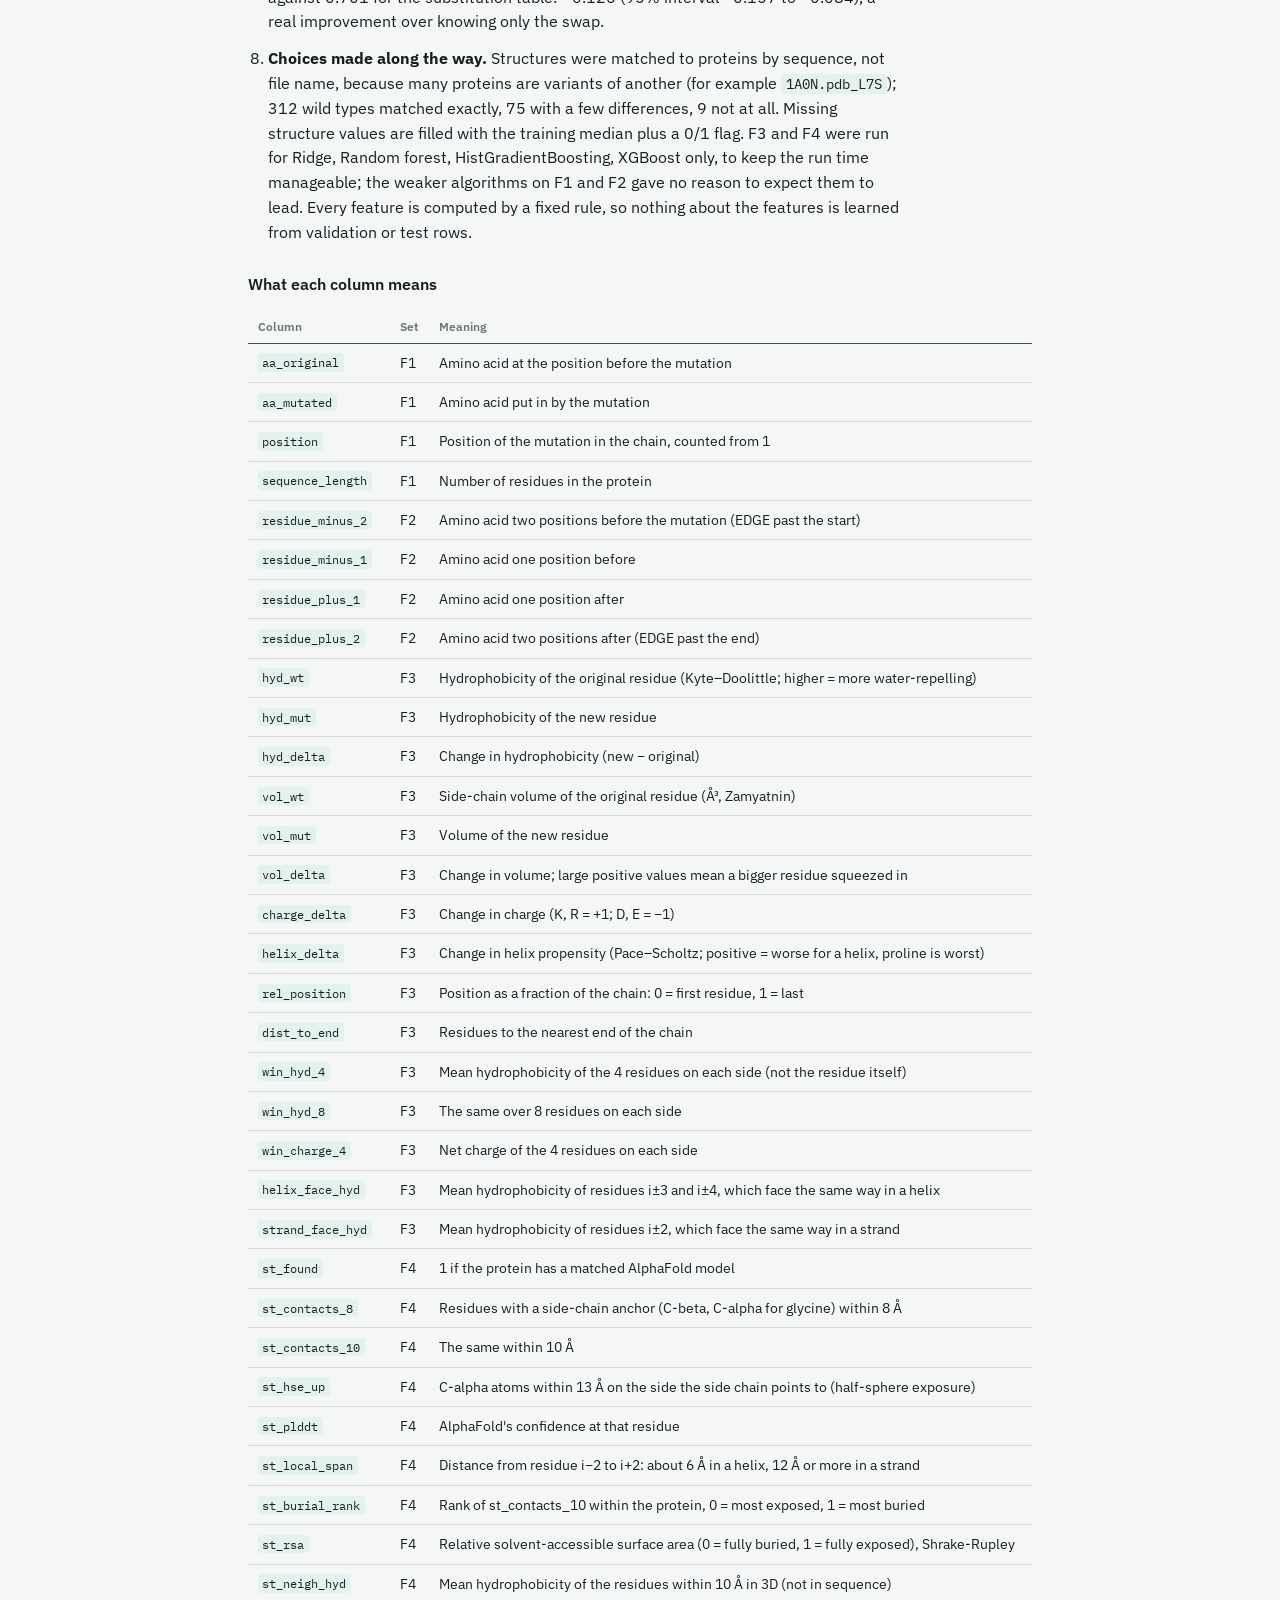
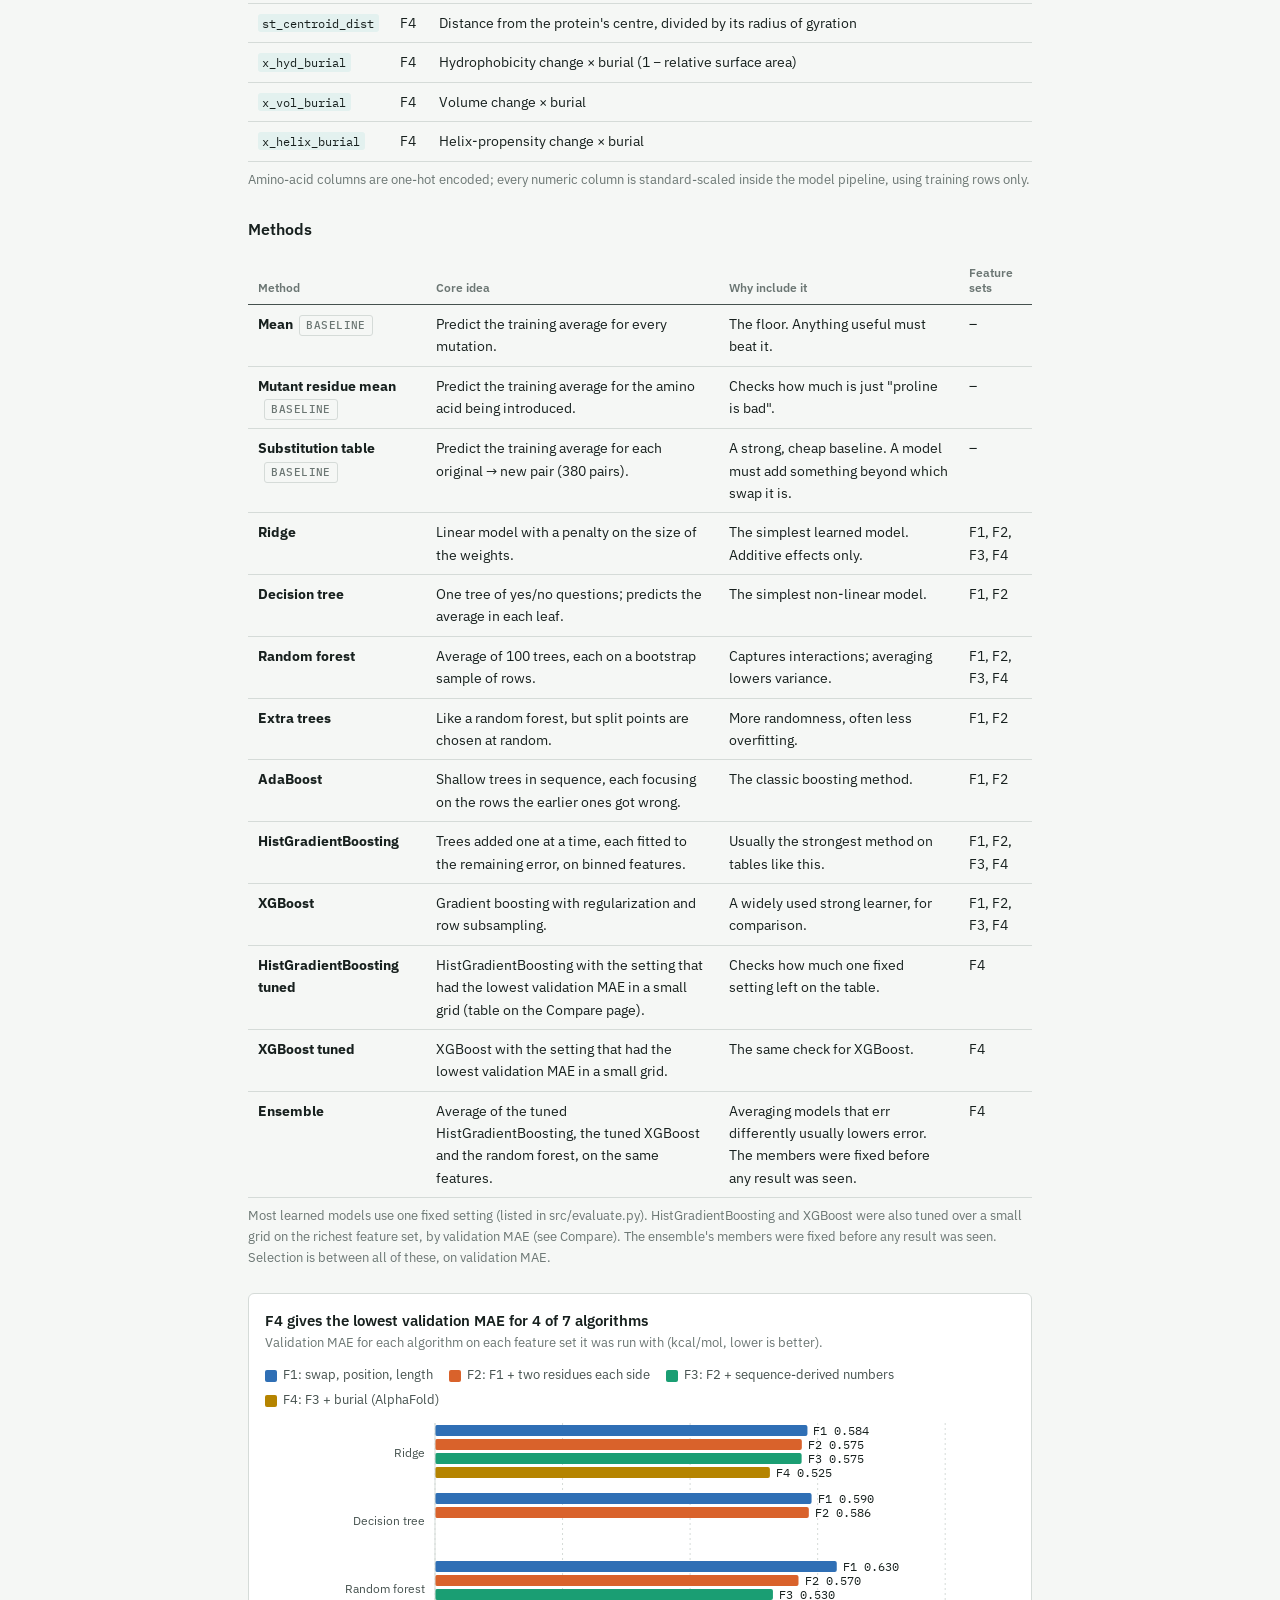
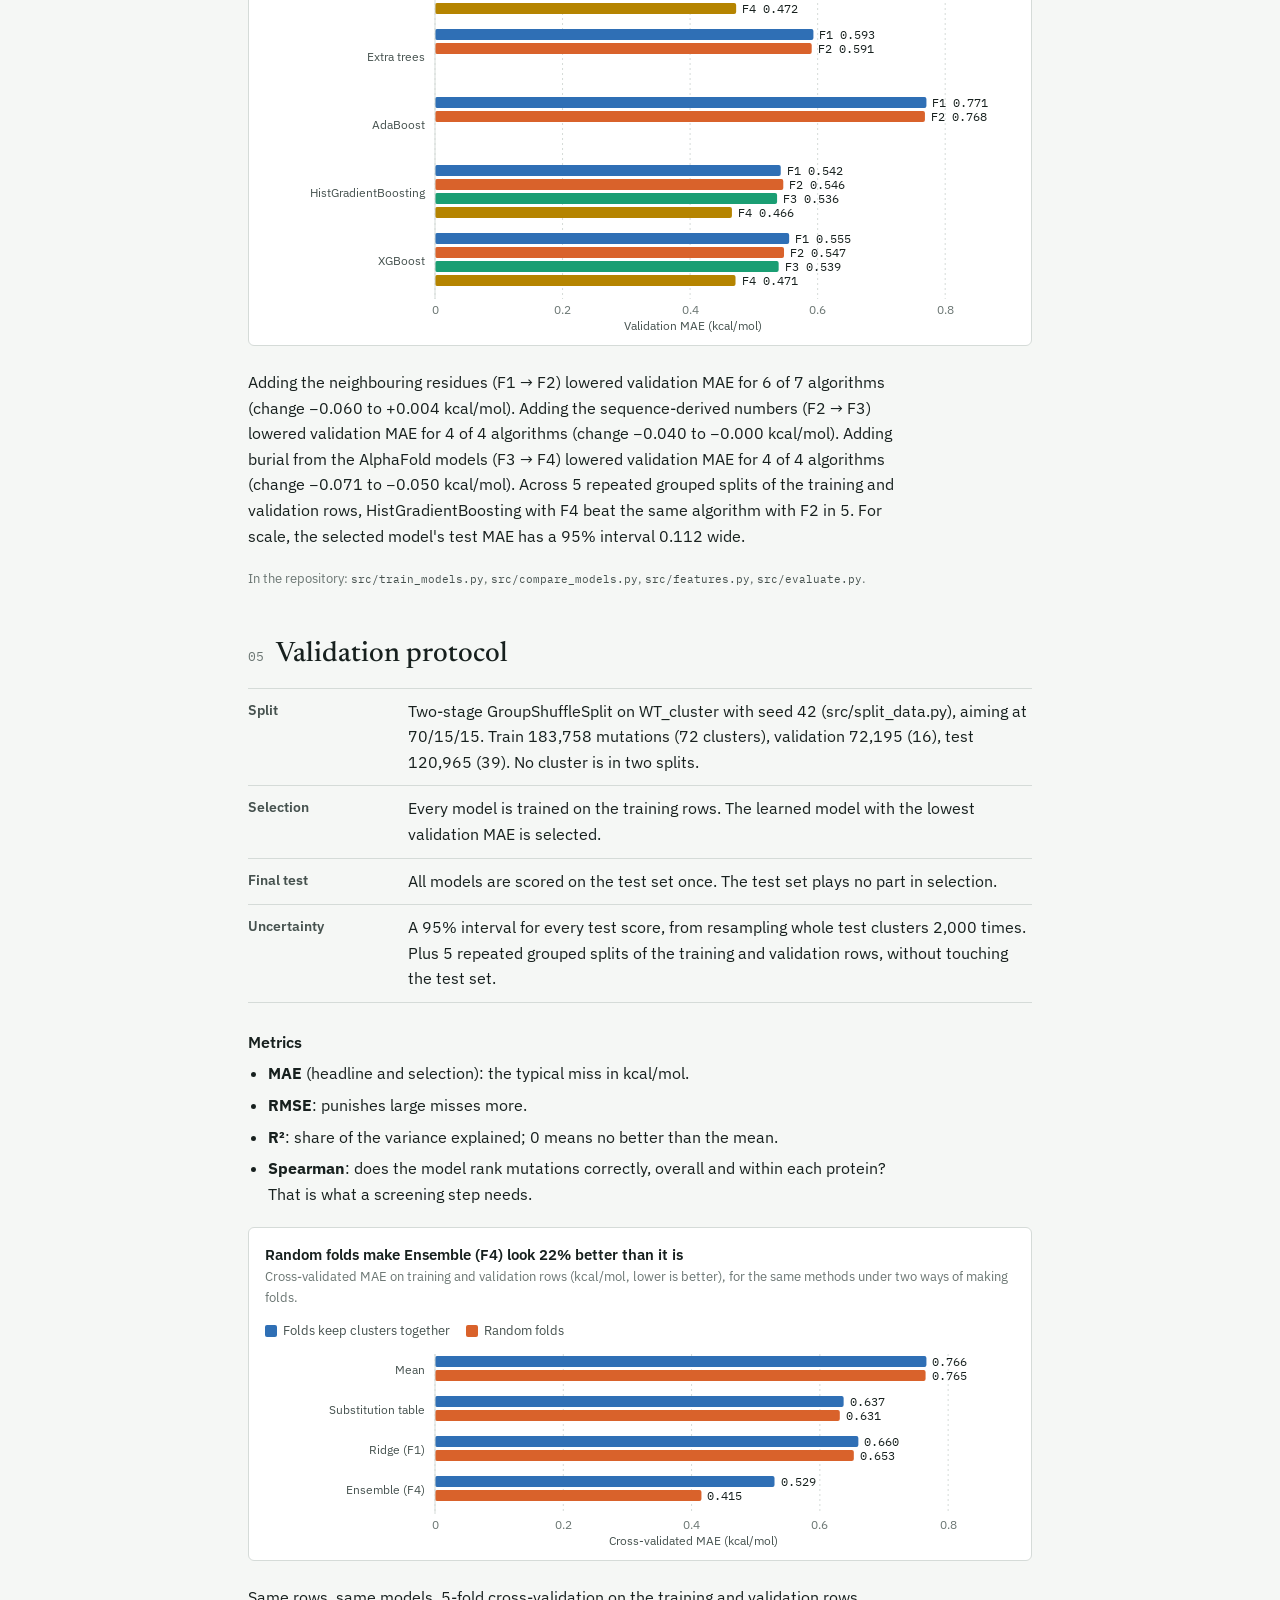
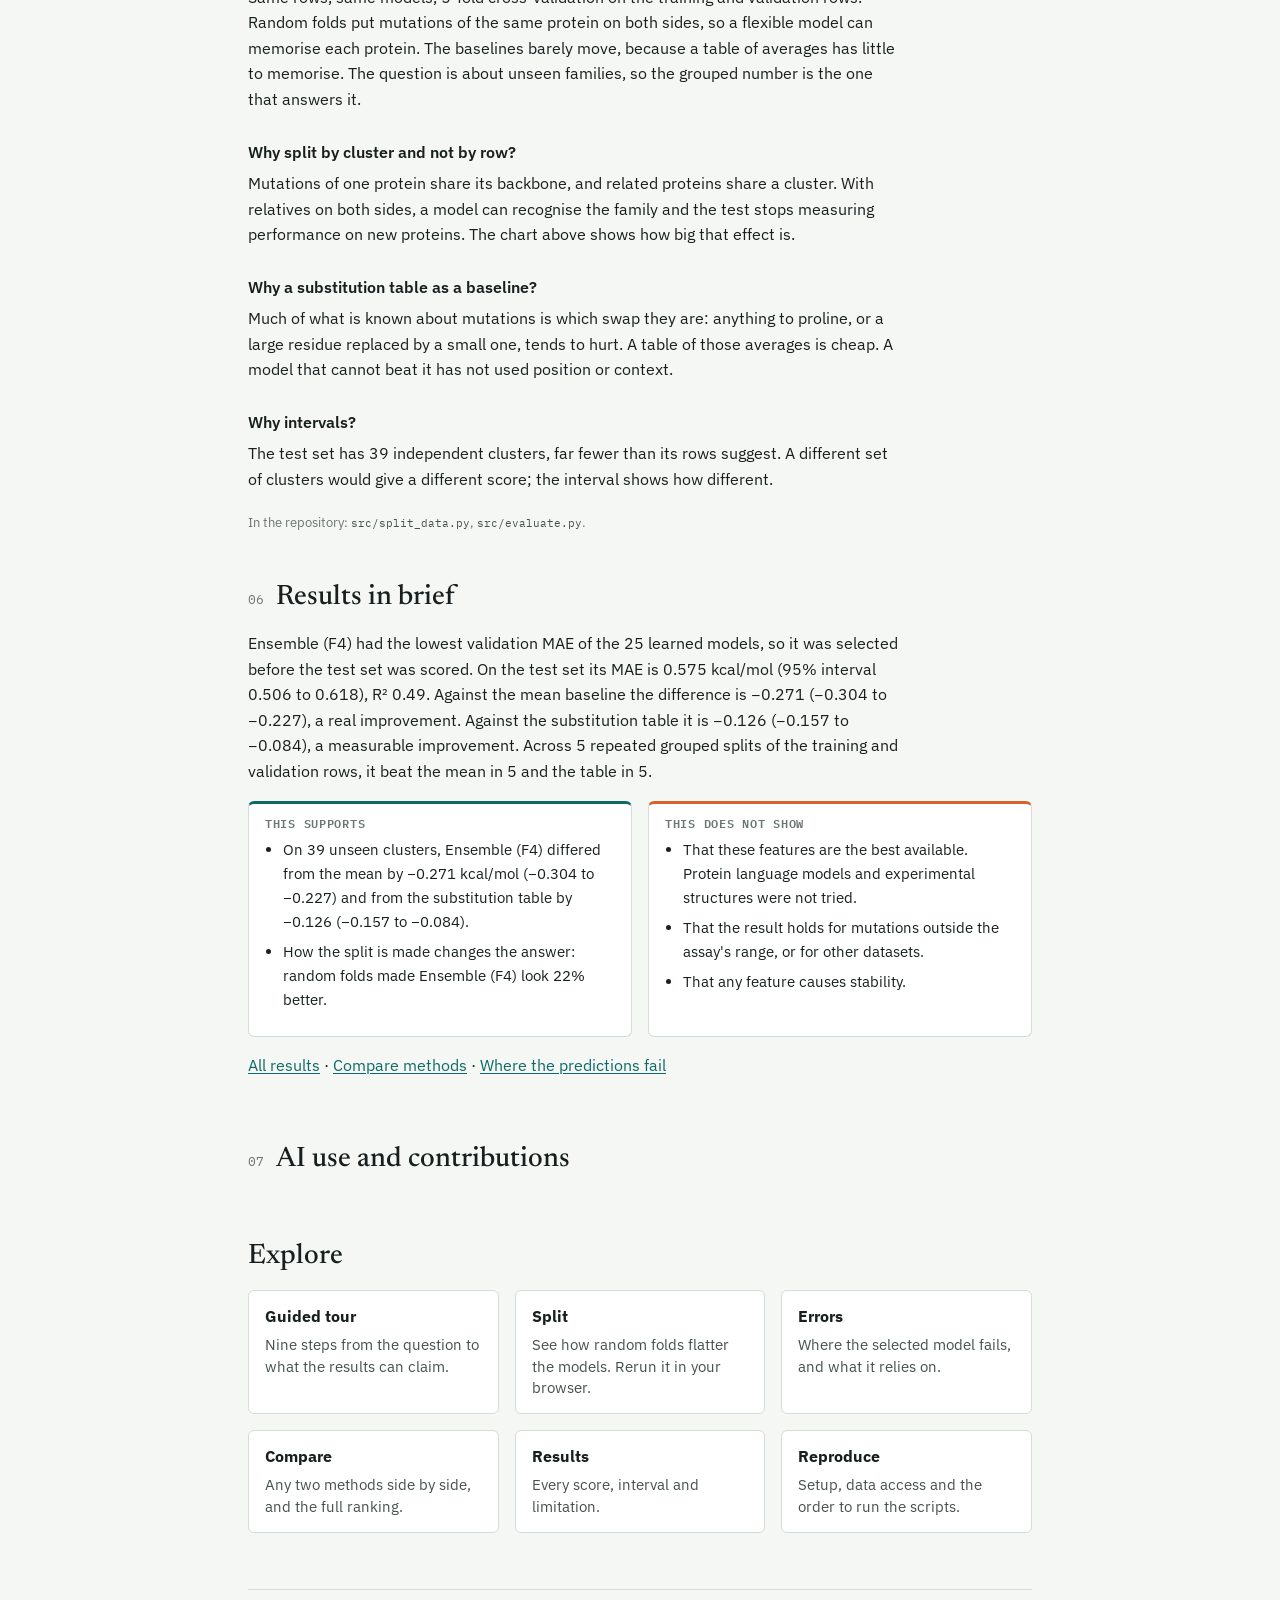
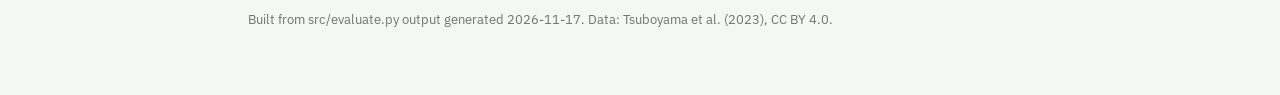
==== commit 0dcc1414: "Final writeup:limitations, results, about text" ====
--- a/docs/index.html
+++ b/docs/index.html
@@ -24,9 +24,9 @@
   <div class="cta"><a class="btn" href="tour.html">Start the guided tour</a><span class="cta-note">9 steps, about five minutes</span><a class="btn ghost" href="results.html">Go to the results</a></div>
   <ol class="flow" aria-label="How the project is built">
     <li><b>One mutation</b><span>A single swap, such as W34D, in a small protein</span></li>
-    <li><b>Features</b><span>The swap, its position, length, and (F2) its neighbours</span></li>
+    <li><b>Features</b><span>F1 the swap and position; F2 its neighbours; F3 sequence-derived numbers; F4 burial in an AlphaFold model</span></li>
     <li><b>Split by family</b><span>Whole clusters go to train, validation or test</span></li>
-    <li><b>Models</b><span>Three baselines and the learned models, each on F1 and F2</span></li>
+    <li><b>Models</b><span>Three baselines and the learned models, on up to four feature sets</span></li>
     <li><b>Select, then test</b><span>Chosen on validation MAE, scored once on test</span></li>
   </ol>
   <dl class="facts" id="facts"></dl>
@@ -40,15 +40,15 @@
     <dt>One row</dt><dd>One single-substitution variant of one small protein domain (<span data-v="summary.len_min"></span> to <span data-v="summary.len_max"></span> residues), for example W34D: the tryptophan at position 34 replaced by aspartate.</dd>
     <dt>Target</dt><dd><code>ddG_ML</code>, the variant's stability minus the unmutated protein's, in kcal/mol. Positive means the mutation stabilizes the protein. A regression task.</dd>
     <dt>When the prediction is made</dt><dd>Before any experiment, when only the sequence and the proposed swap exist.</dd>
-    <dt>Available then</dt><dd>The swap, its position, the protein's length and the neighbouring residues. Every measurement column in the file is an output of the experiment and is not used.</dd>
-    <dt>Limits of the claim</dt><dd>Single substitutions with a measurable ΔΔG, on this assay. Nothing about multiple mutations, insertions, deletions or structure-based predictors.</dd>
+    <dt>Available then</dt><dd>The swap, its position, the protein's sequence, and a predicted structure of the unmutated protein (AlphaFold), which needs no experiment. Every measurement column in the file is an output of the experiment and is not used.</dd>
+    <dt>Limits of the claim</dt><dd>Single substitutions with a measurable ΔΔG, on this assay. Nothing about multiple mutations, insertions or deletions, and nothing about structures of the mutated protein.</dd>
   </dl>
   <p class="repo" data-items="src/preprocess.py"></p>
 </section>
 <section id="data">
   <h2><span class="n">02</span>Data</h2>
   <dl class="frame">
-    <dt>Source</dt><dd><code>K50_dG_Dataset1_Dataset2.csv</code> in <code>Processed_K50_dG_datasets.zip</code>, from the data release of Tsuboyama et al. (2023), <a href="https://zenodo.org/records/7401275">Zenodo record 7401275</a>. The release accompanies the bioRxiv preprint.</dd>
+    <dt>Source</dt><dd><code>K50_dG_Dataset1_Dataset2.csv</code> in <code>Processed_K50_dG_datasets.zip</code>, from the data release of Tsuboyama et al. (2023), <a href="https://zenodo.org/records/7401275">Zenodo record 7401275</a>. The release accompanies the bioRxiv preprint. AlphaFold models of the unmutated proteins come from <code>AlphaFold_model_PDBs.zip</code> in the same record (13.7 MB).</dd>
     <dt>Size</dt><dd><span data-v="summary.n_raw"></span> rows and 38 columns in the file; <span data-v="summary.n_single"></span> single substitutions; <span data-v="summary.n_kept"></span> with a usable target, from <span data-v="summary.n_proteins"></span> proteins in <span data-v="summary.n_clusters"></span> clusters.</dd>
     <dt>Access</dt><dd>Open, CC BY 4.0: reuse needs attribution, and the record asks users to register their use. No personal data. The file is too large for GitHub, so the repository explains how to download it.</dd>
   </dl>
@@ -84,24 +84,30 @@
     <li><strong>Fitted steps.</strong> One-hot encoding and scaling sit inside each model's pipeline, so they are fitted on training rows only.</li>
     <li><strong>One split, frozen.</strong> The split files were made once and every experiment uses the same ones.</li>
   </ul>
-  <p class="repo" data-items="src/preprocess.py;src/add_sequence_features.py;src/split_data.py"></p>
+  <p class="repo" data-items="src/preprocess.py;src/add_sequence_features.py;src/split_data.py;src/features.py"></p>
 </section>
 <section id="methods">
   <h2><span class="n">04</span>Baselines and methods</h2>
   <p>Three baselines set the bar. A model is useful only if it beats the mean. It shows that position and context matter only if it also beats a table of the average effect of each swap, which knows nothing about position.</p>
   <h3>Feature sets</h3>
   <div class="scroll"><table><thead><tr><th>Set</th><th>Columns</th><th>Idea</th></tr></thead><tbody id="featRows"></tbody></table></div>
+  <h3>How the features were chosen</h3>
+  <p>The feature sets were built in rounds. Each round asked what the previous one was missing. Decisions below rest on validation scores and on the repeated grouped splits, which never touch the test set.</p>
+  <ol class="story" id="fsStory"></ol>
+  <h3>What each column means</h3>
+  <div class="scroll"><table><thead><tr><th>Column</th><th>Set</th><th>Meaning</th></tr></thead><tbody id="glossRows"></tbody>
+  <caption>Amino-acid columns are one-hot encoded; every numeric column is standard-scaled inside the model pipeline, using training rows only.</caption></table></div>
   <h3>Methods</h3>
   <div class="scroll"><table><thead><tr><th>Method</th><th>Core idea</th><th>Why include it</th><th>Feature sets</th></tr></thead><tbody id="methodRows"></tbody>
-  <caption>Each learned model uses one fixed setting (listed in src/evaluate.py). Selection is between algorithms and feature sets, on validation MAE.</caption></table></div>
+  <caption>Most learned models use one fixed setting (listed in src/evaluate.py). HistGradientBoosting and XGBoost were also tuned over a small grid on the richest feature set, by validation MAE (see Compare). The ensemble's members were fixed before any result was seen. Selection is between all of these, on validation MAE.</caption></table></div>
   <div class="figure">
-    <h4>Adding neighbouring residues (F2) changes little</h4>
-    <p class="sub">Validation MAE for each algorithm with feature set F1 and with F2 (kcal/mol, lower is better).</p>
-    <div class="legend"><span><i class="s1"></i>F1: swap, position, length</span><span><i class="s2"></i>F2: F1 + two residues on each side</span></div>
-    <div id="chartF1F2"></div>
+    <h4 id="fsTitle"></h4>
+    <p class="sub">Validation MAE for each algorithm on each feature set it was run with (kcal/mol, lower is better).</p>
+    <div class="legend" id="fsLegend"></div>
+    <div id="chartFS"></div>
   </div>
-  <p id="f1f2Note"></p>
-  <p class="repo" data-items="src/train_models.py;src/compare_models.py;src/evaluate.py"></p>
+  <p id="fsNote"></p>
+  <p class="repo" data-items="src/train_models.py;src/compare_models.py;src/features.py;src/evaluate.py"></p>
 </section>
 <section id="evaluation">
   <h2><span class="n">05</span>Validation protocol</h2>
@@ -141,7 +147,7 @@
 </section>
 <section id="ai">
   <h2><span class="n">07</span>AI use and contributions</h2>
-  <p>An AI assistant (Claude, by Anthropic) wrote <code>src/evaluate.py</code> and this website, and helped draft the README. Every number on the site is read from the pipeline's output.</p>
+  <div id="aiUse"></div>
   <div id="myContribution"></div>
 </section>
 <section id="explore-cards"><h2>Explore</h2>
@@ -158,6 +164,7 @@
 </div>
 <div id="tip" role="status"></div>
 <script src="results.js"></script>
+<script src="about.js"></script>
 <script src="app.js"></script>
 </body>
 </html>
--- a/docs/style.css
+++ b/docs/style.css
@@ -11,6 +11,8 @@
   --accent-wash: #e3f1ef;
   --s1: #2f6fb5;          /* series 1: honest / designed */
   --s2: #d9622b;          /* series 2: leaky / natural */
+  --s3: #1a9e73;          /* series 3: feature set F3 */
+  --s4: #b58400;          /* series 4: feature set F4 */
   --band: rgba(23, 32, 30, .06);
   --font-display: "Newsreader", "Iowan Old Style", Georgia, serif;
   --font-body: "IBM Plex Sans", "Segoe UI", system-ui, sans-serif;
@@ -20,14 +22,14 @@
   :root:not([data-theme="light"]) {
     color-scheme: dark;
     --paper: #141917; --panel: #1b211f; --ink: #e7ecea; --ink-2: #b4beba; --ink-3: #8b9692;
-    --rule: #2f3835; --accent: #62c4be; --accent-wash: #1c302e; --s1: #3f82d2; --s2: #dd6a35;
+    --rule: #2f3835; --accent: #62c4be; --accent-wash: #1c302e; --s1: #3f82d2; --s2: #dd6a35; --s3: #199e70; --s4: #c98500;
     --band: rgba(231, 236, 234, .07);
   }
 }
 :root[data-theme="dark"] {
   color-scheme: dark;
   --paper: #141917; --panel: #1b211f; --ink: #e7ecea; --ink-2: #b4beba; --ink-3: #8b9692;
-  --rule: #2f3835; --accent: #62c4be; --accent-wash: #1c302e; --s1: #3f82d2; --s2: #dd6a35;
+  --rule: #2f3835; --accent: #62c4be; --accent-wash: #1c302e; --s1: #3f82d2; --s2: #dd6a35; --s3: #199e70; --s4: #c98500;
   --band: rgba(231, 236, 234, .07);
 }
 
@@ -79,7 +81,7 @@
 .legend { display: flex; flex-wrap: wrap; gap: .25rem 1rem; font-size: .8125rem; color: var(--ink-2); margin: 0 0 .5rem; }
 .legend span { display: inline-flex; align-items: center; gap: .375rem; }
 .legend i { width: .75rem; height: .75rem; border-radius: 2px; display: inline-block; }
-.legend i.s1 { background: var(--s1); } .legend i.s2 { background: var(--s2); }
+.legend i.s1 { background: var(--s1); } .legend i.s2 { background: var(--s2); } .legend i.s3 { background: var(--s3); } .legend i.s4 { background: var(--s4); }
 .legend i.line { height: 2px; width: 1rem; background: var(--ink); border-radius: 0; }
 .legend i.dot { width: .5rem; height: .5rem; border-radius: 50%; background: var(--ink-3); opacity: .6; }
 svg text { font-family: var(--font-body); font-size: 12px; fill: var(--ink-2); }
@@ -88,7 +90,7 @@
 svg .axis { stroke: var(--rule); stroke-width: 1; }
 svg .grid { stroke: var(--rule); stroke-width: 1; stroke-dasharray: 2 3; }
 svg .zero { stroke: var(--ink-2); stroke-width: 1; }
-svg .f1 { fill: var(--s1); } svg .f2 { fill: var(--s2); }
+svg .f1 { fill: var(--s1); } svg .f2 { fill: var(--s2); } svg .f3 { fill: var(--s3); } svg .f4 { fill: var(--s4); }
 svg .band { fill: var(--band); }
 svg .pt { stroke: var(--panel); stroke-width: 1; cursor: pointer; }
 svg .pt:hover, svg .pt:focus { stroke: var(--ink); stroke-width: 1.5; outline: none; }
@@ -201,3 +203,4 @@
 .pagehead + section { padding-top: 1.75rem; }
 tr.sub td { font: 600 .75rem/1.2 var(--font-mono); letter-spacing: .04em; text-transform: uppercase; color: var(--ink-3); padding-top: 1rem; border-bottom: 1px solid var(--rule); }
 p.note { background: var(--panel); border: 1px solid var(--rule); border-radius: 6px; padding: .75rem 1rem; }
+ol.story { padding-left: 1.25rem; } ol.story li { margin-bottom: .75rem; line-height: 1.55; }
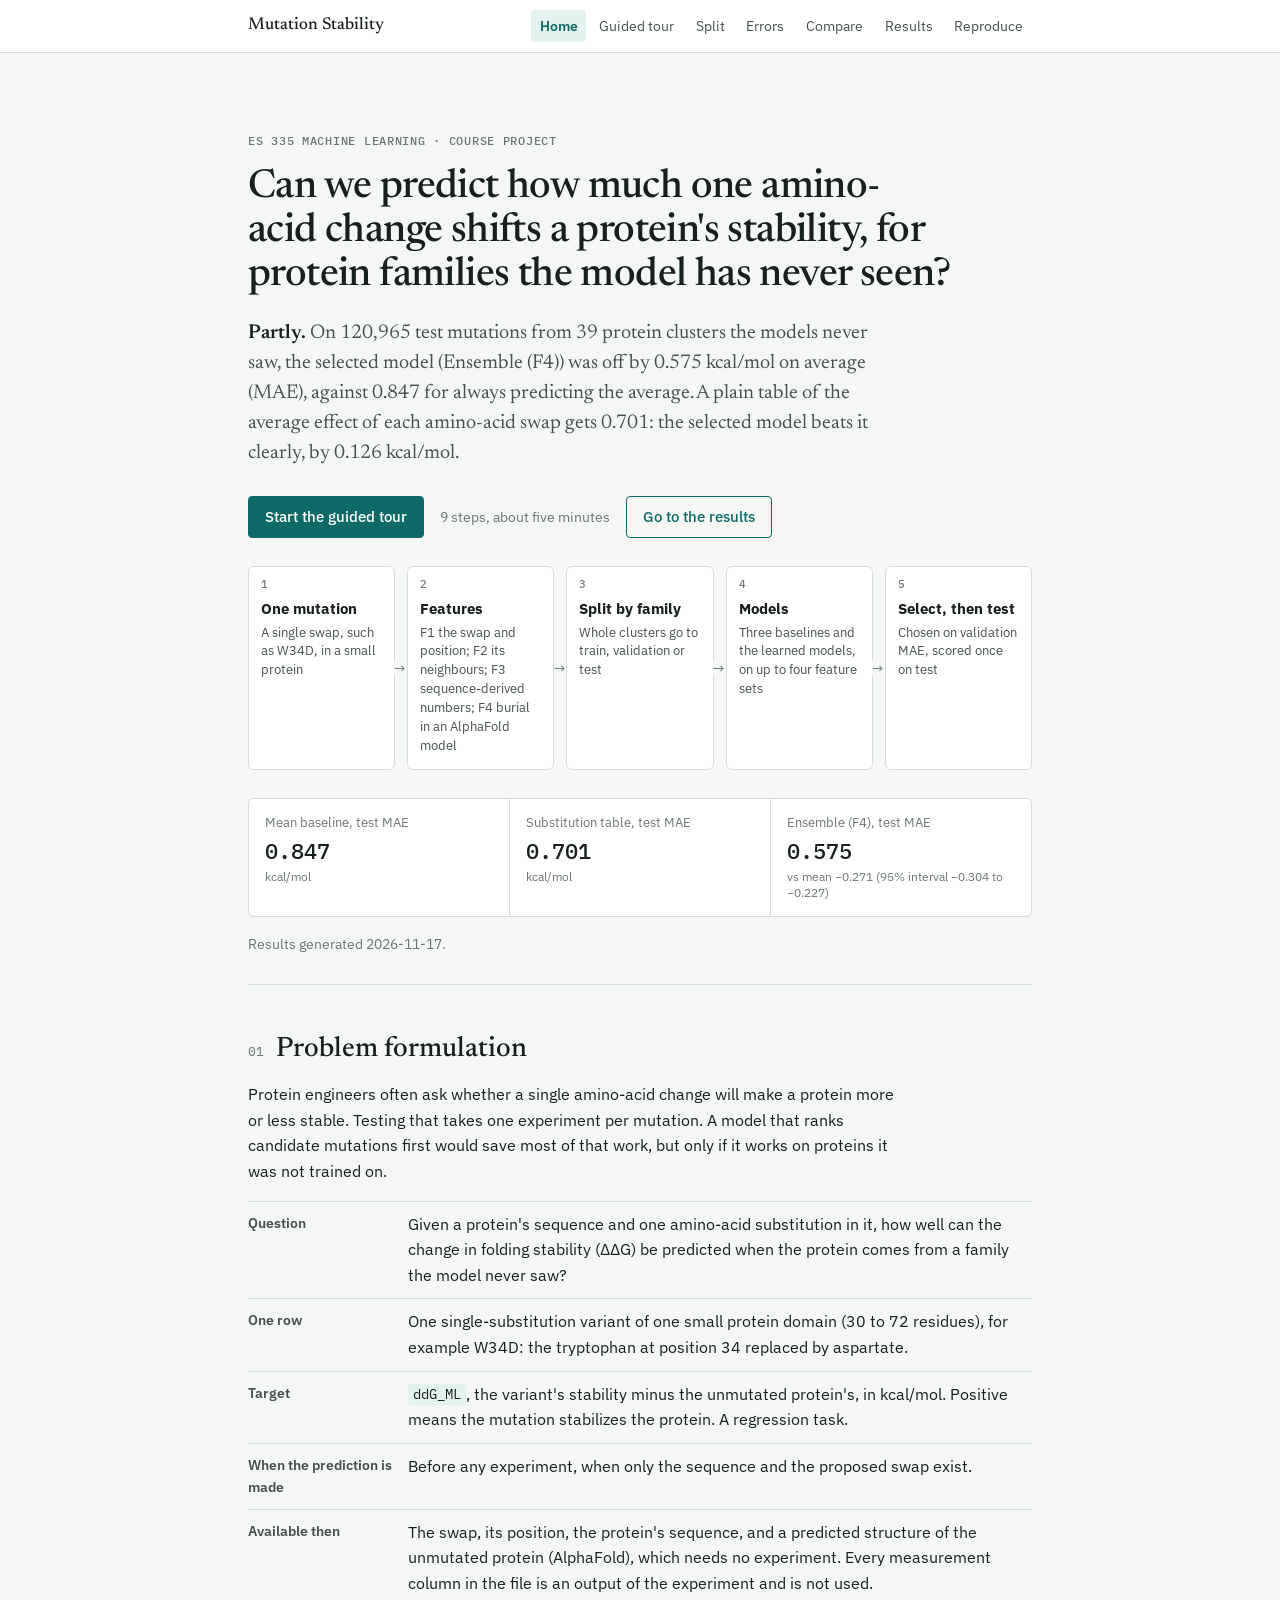
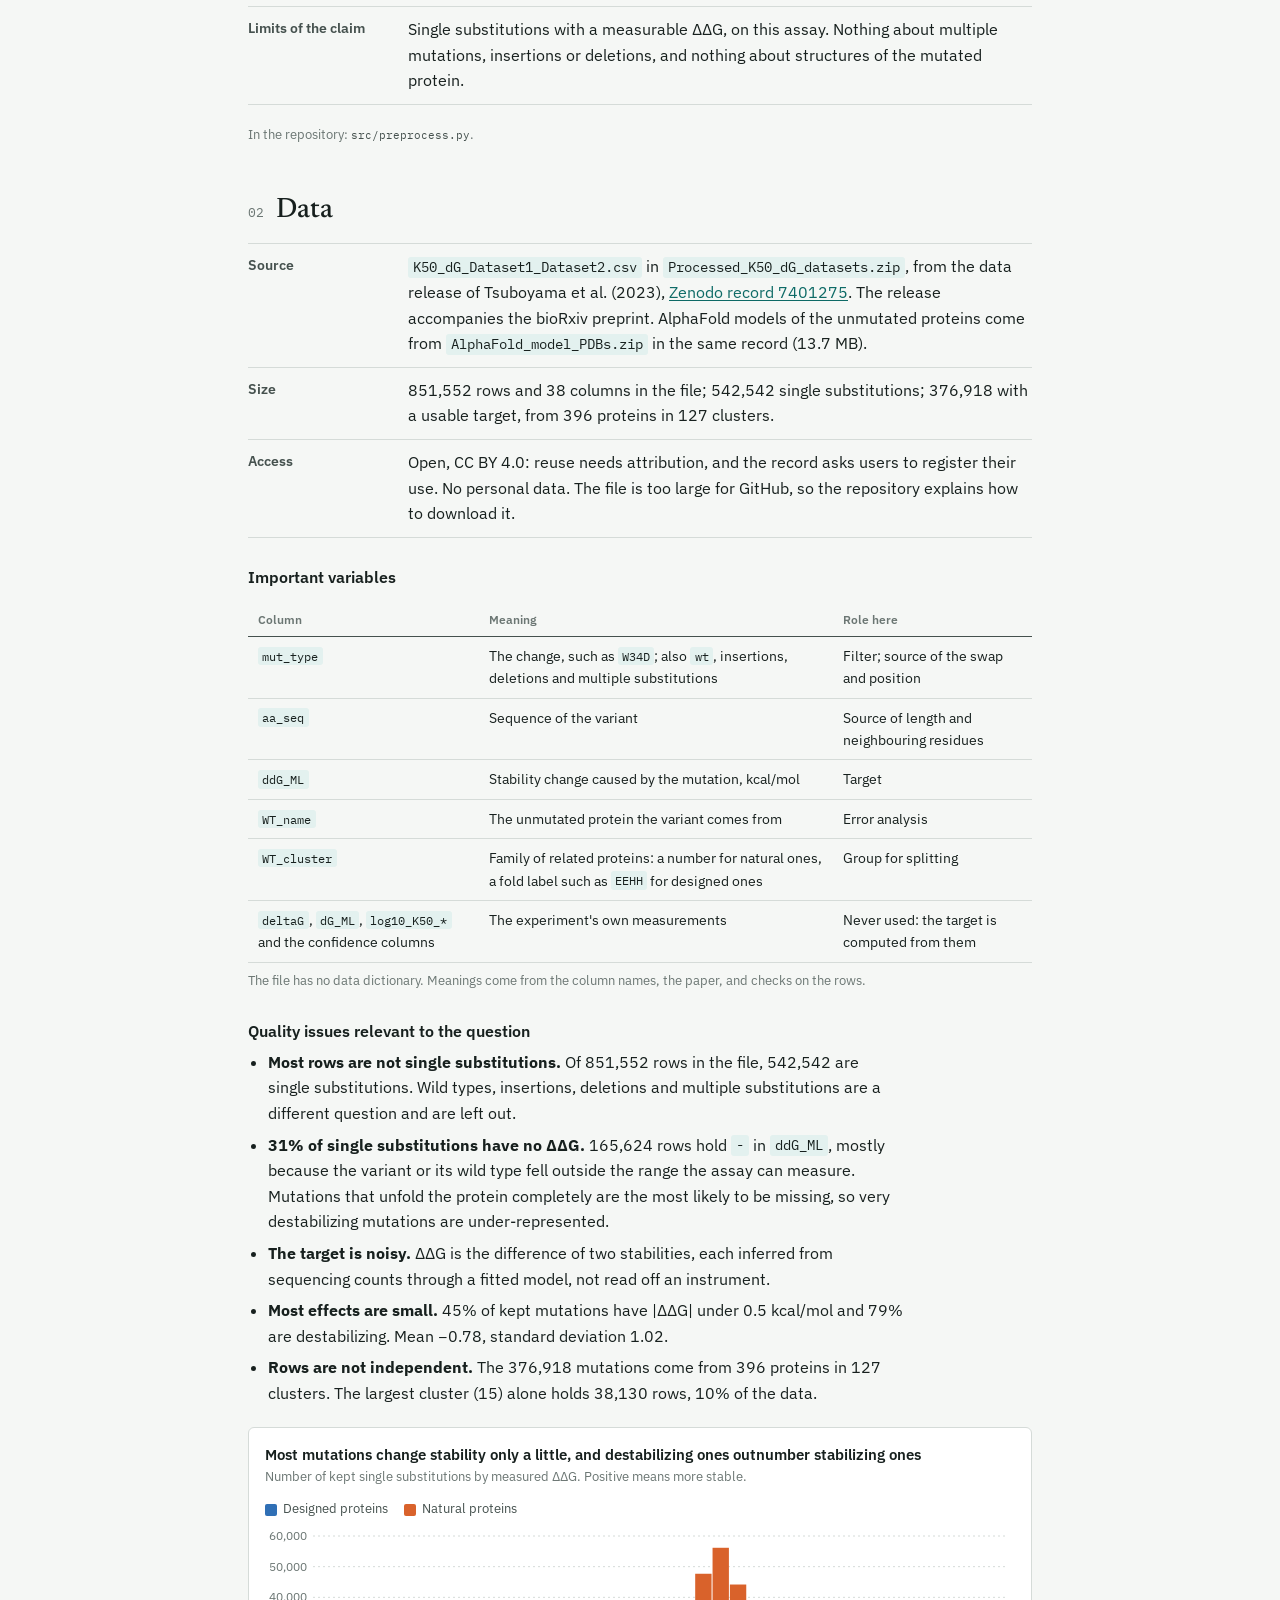
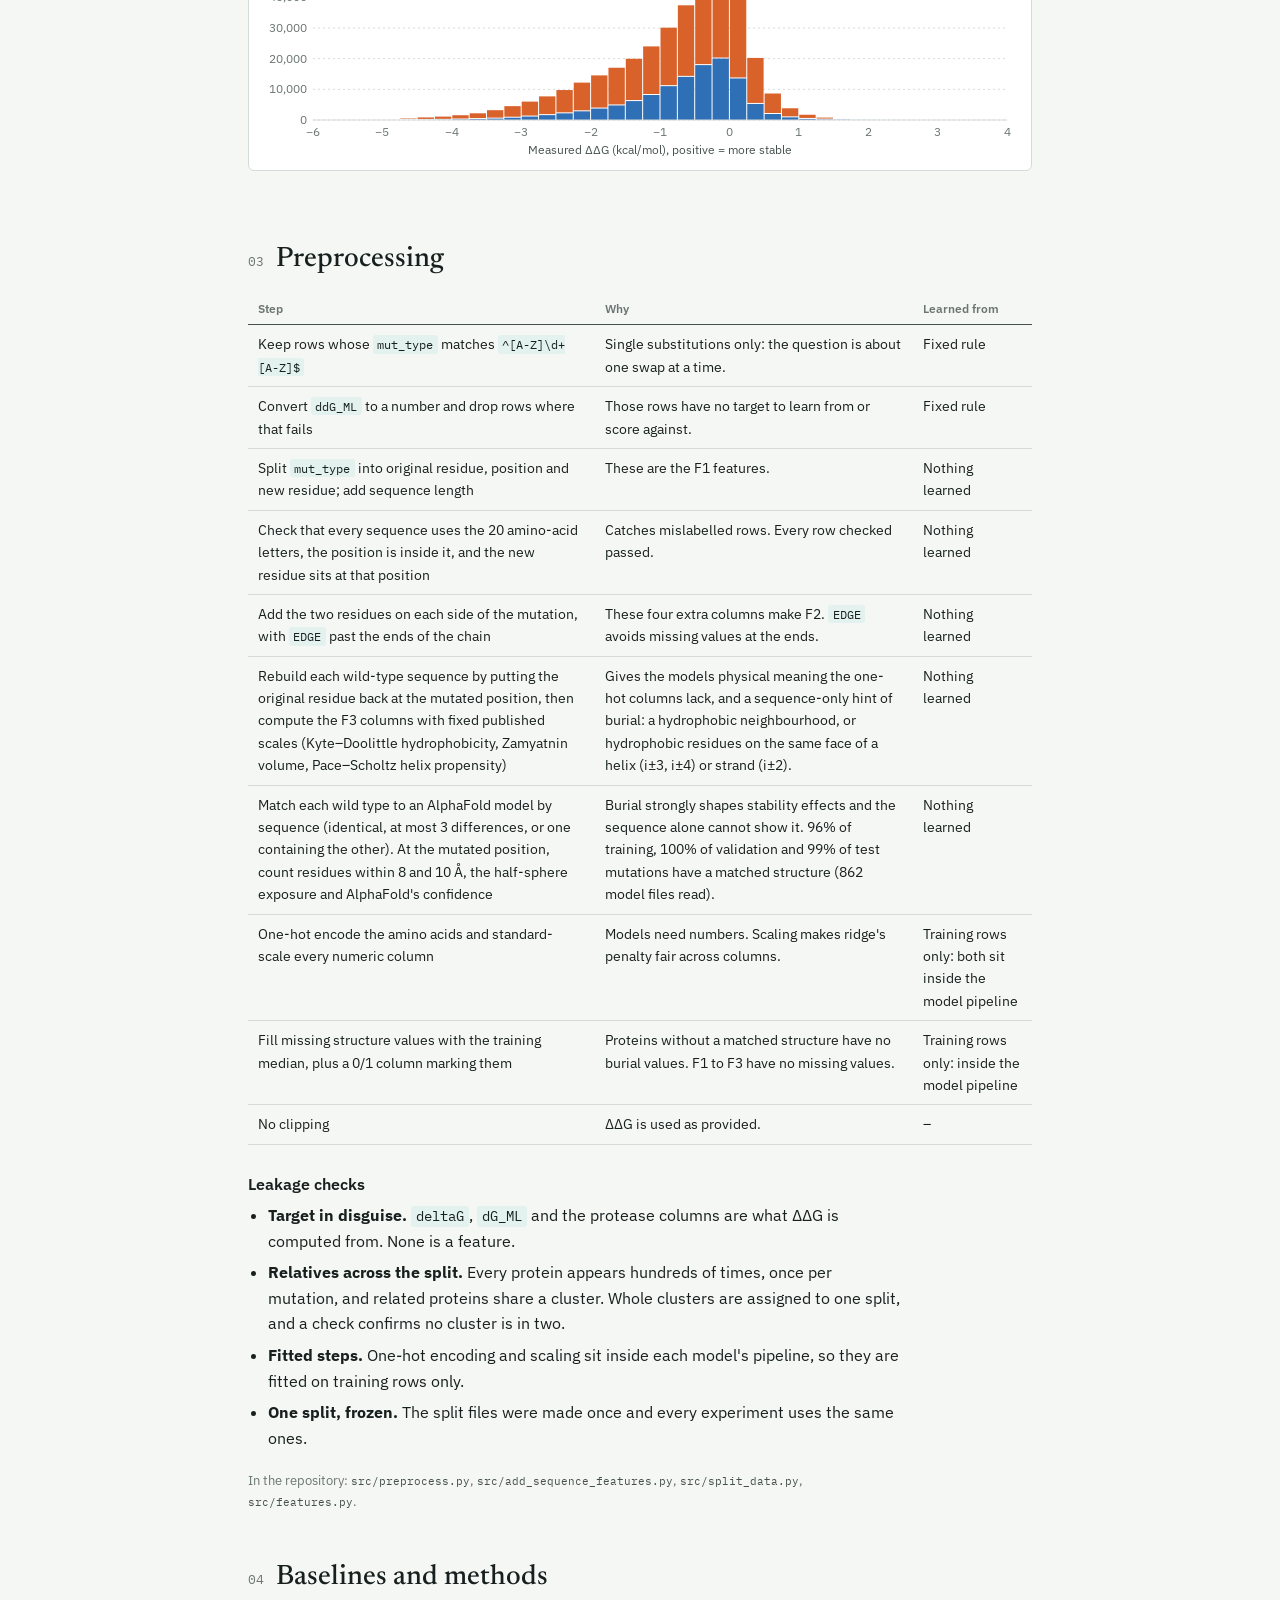
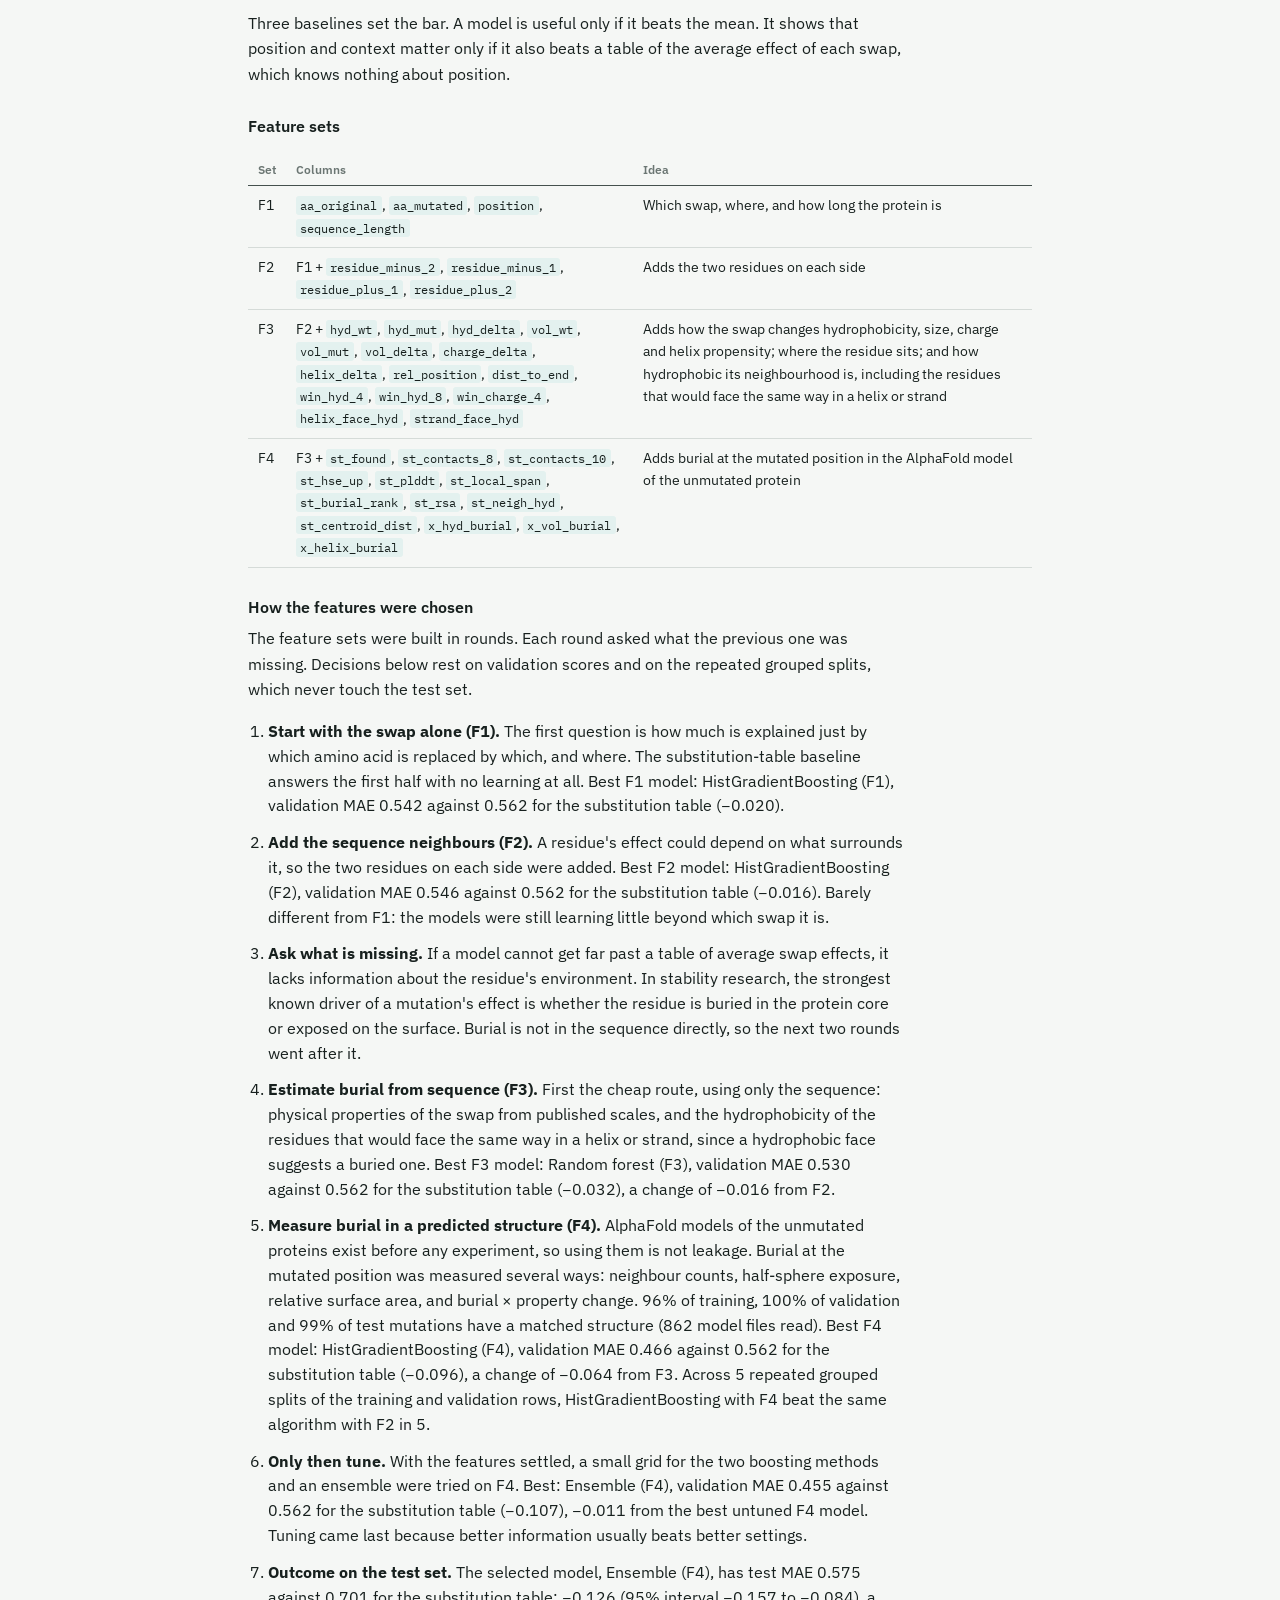
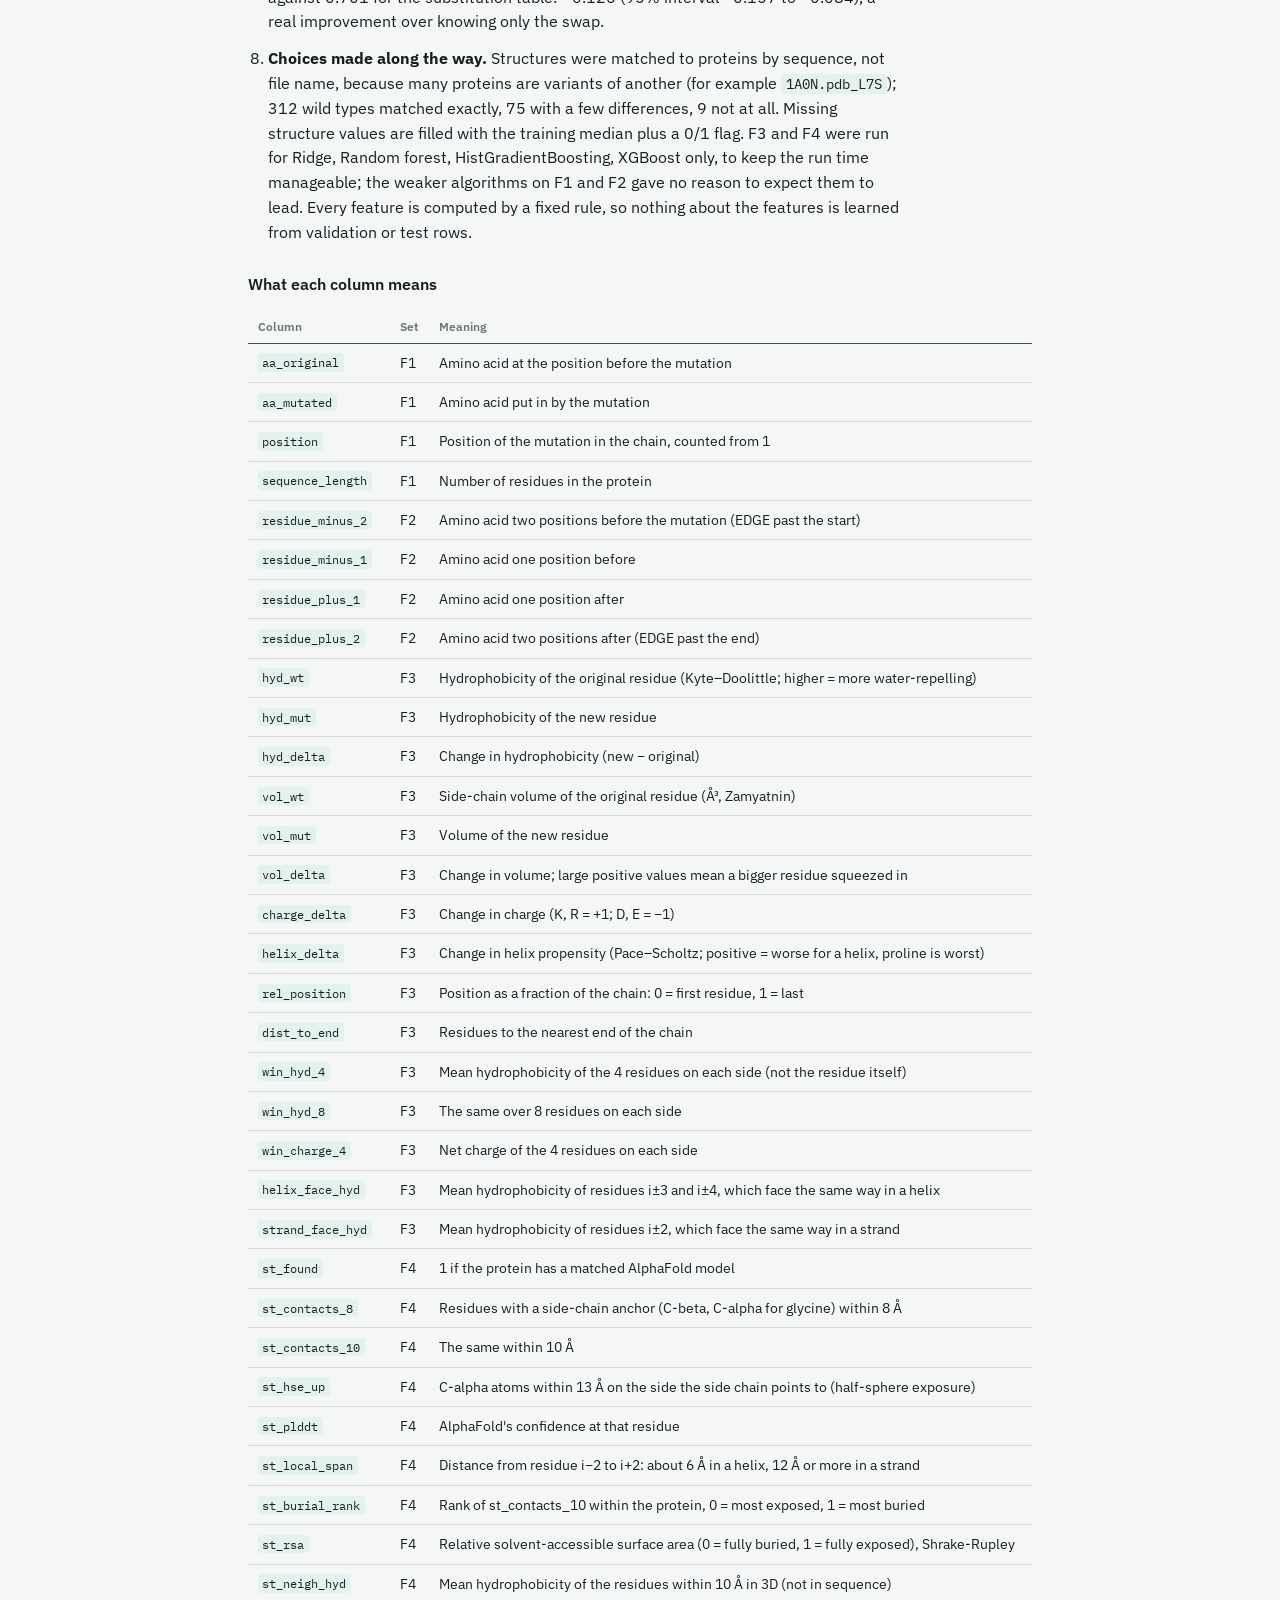
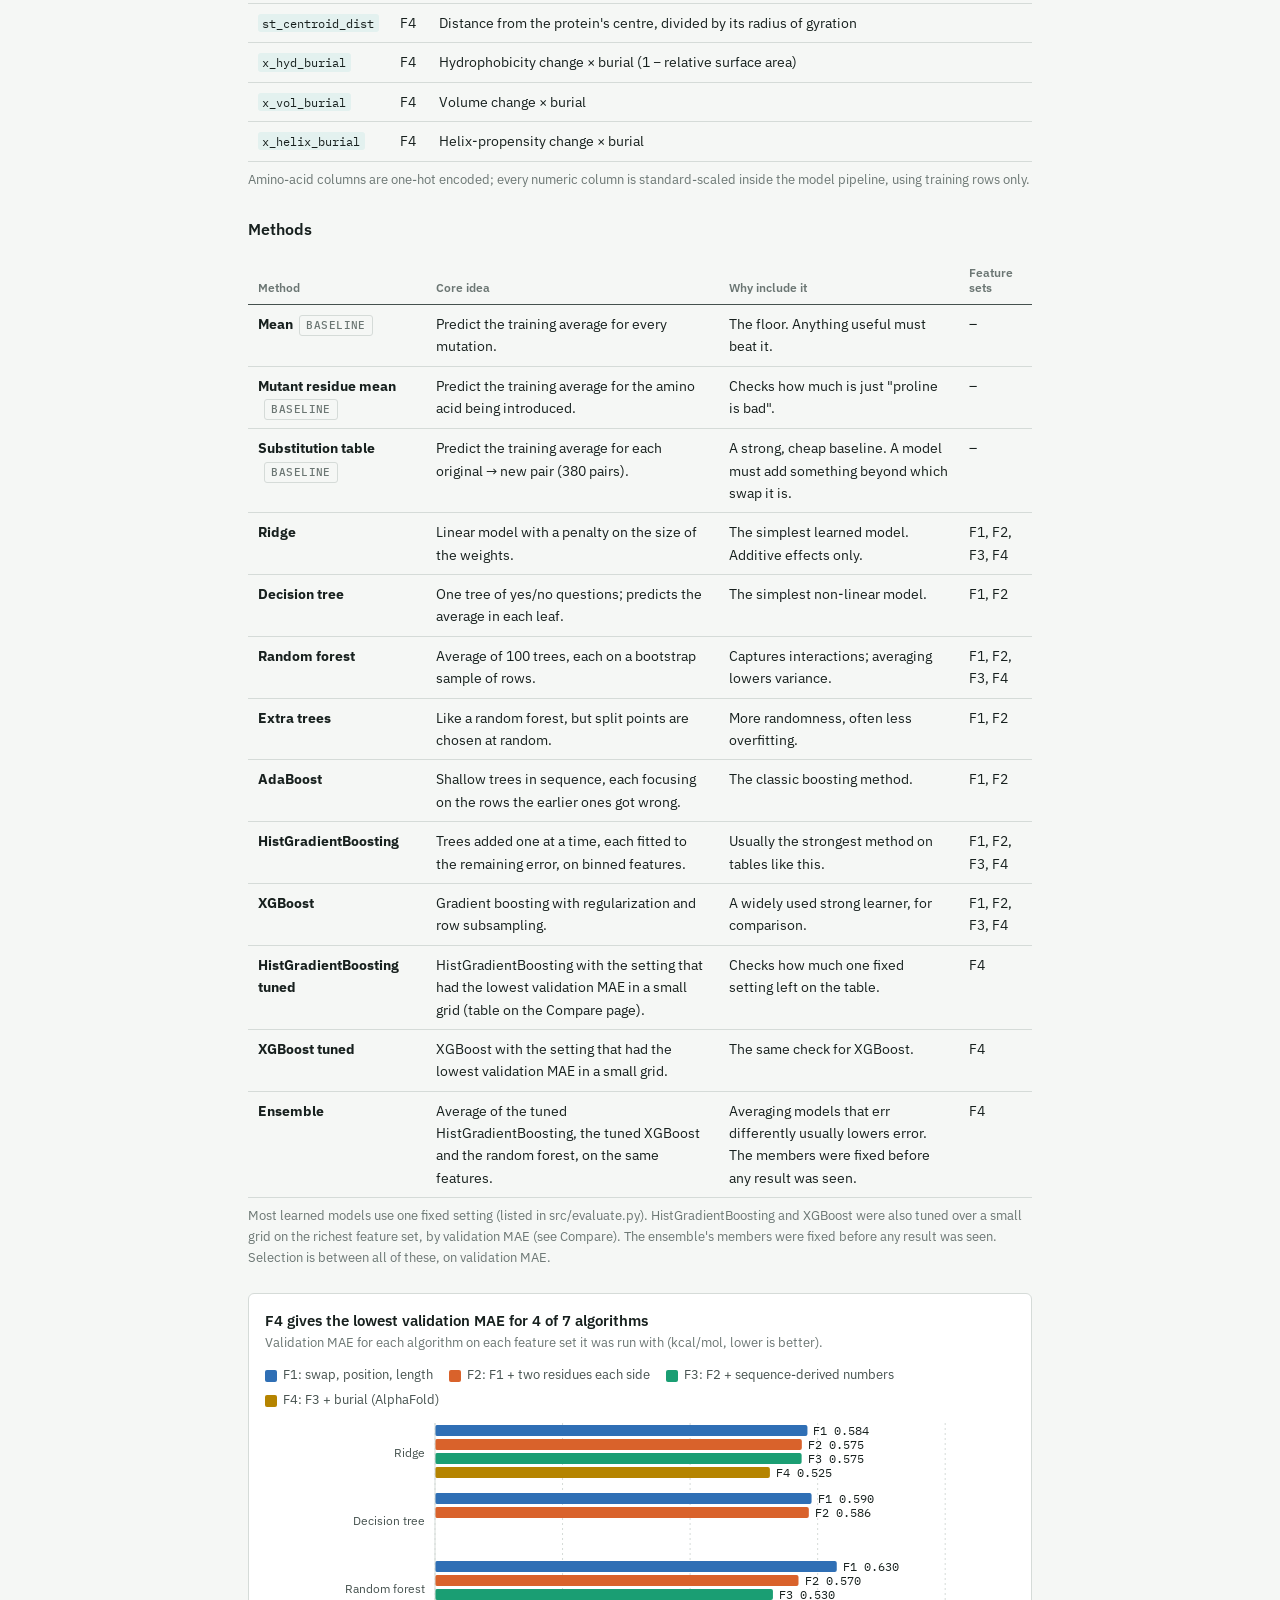
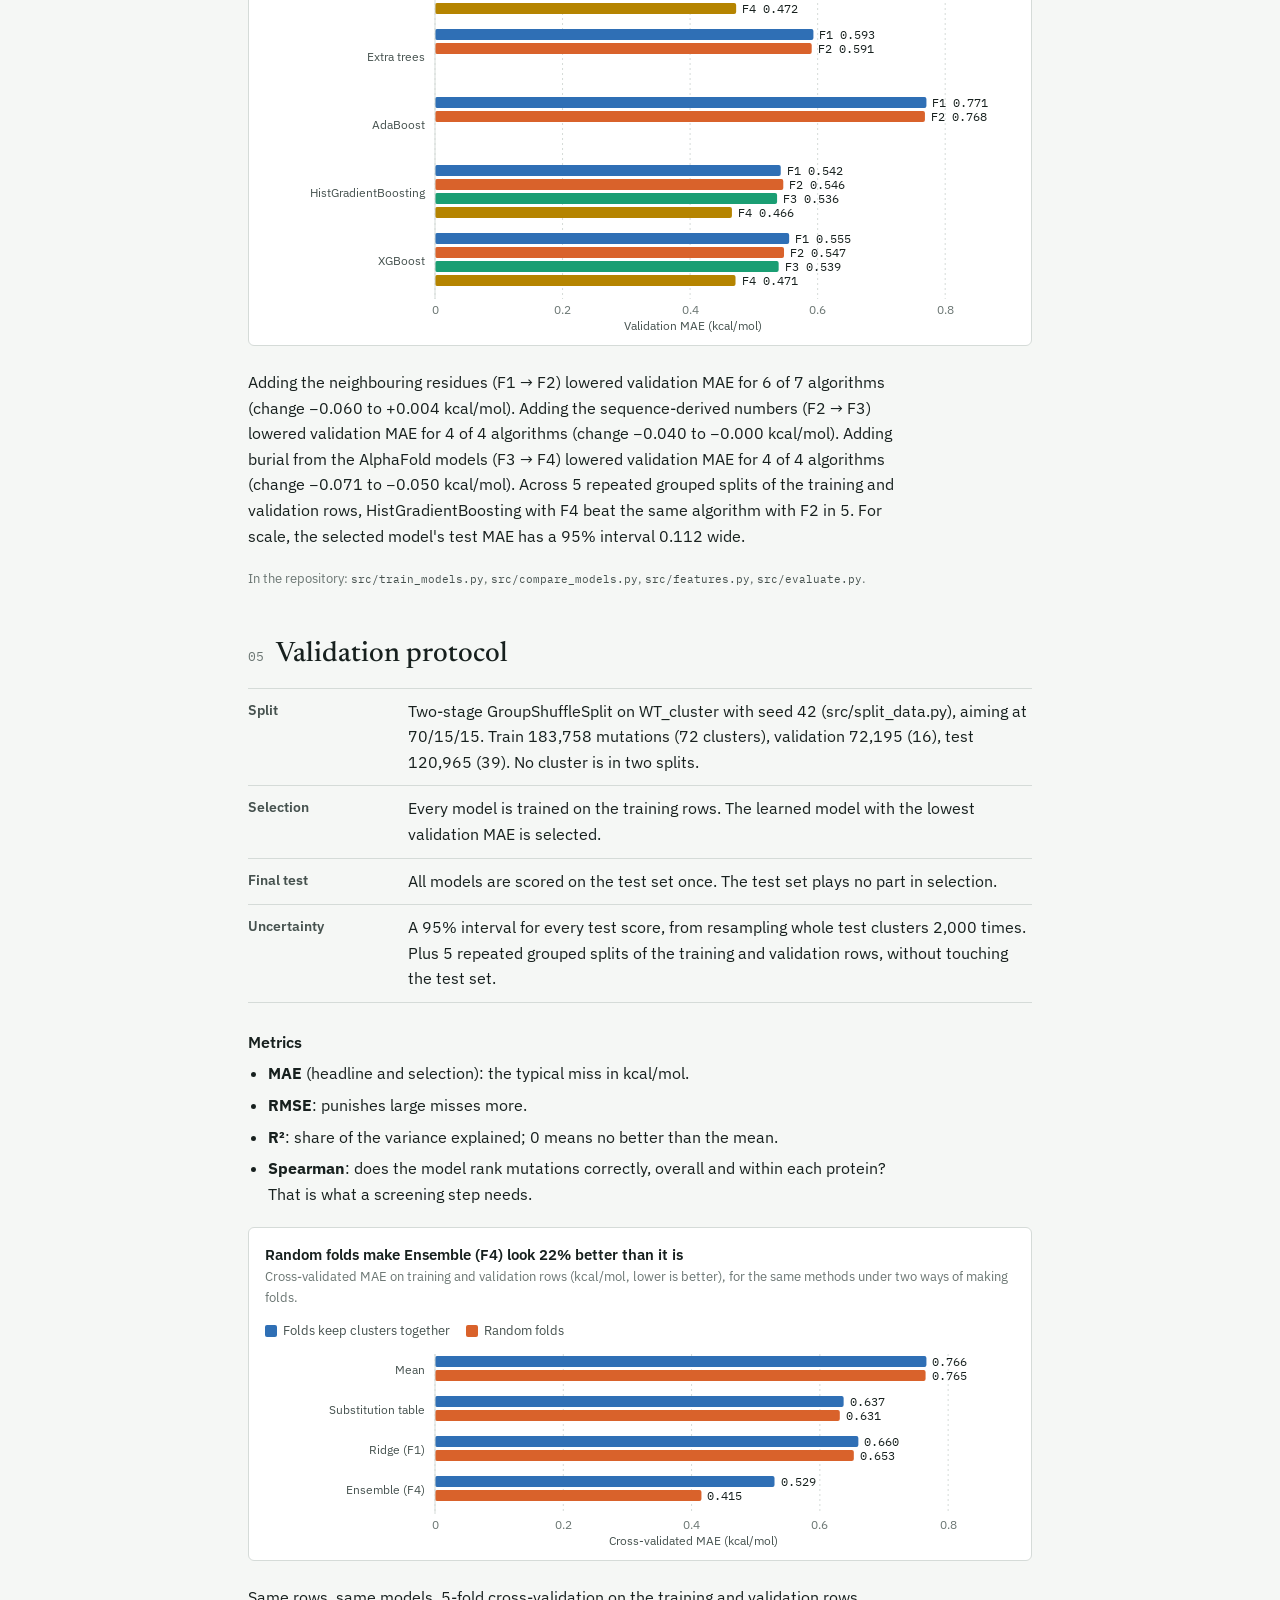
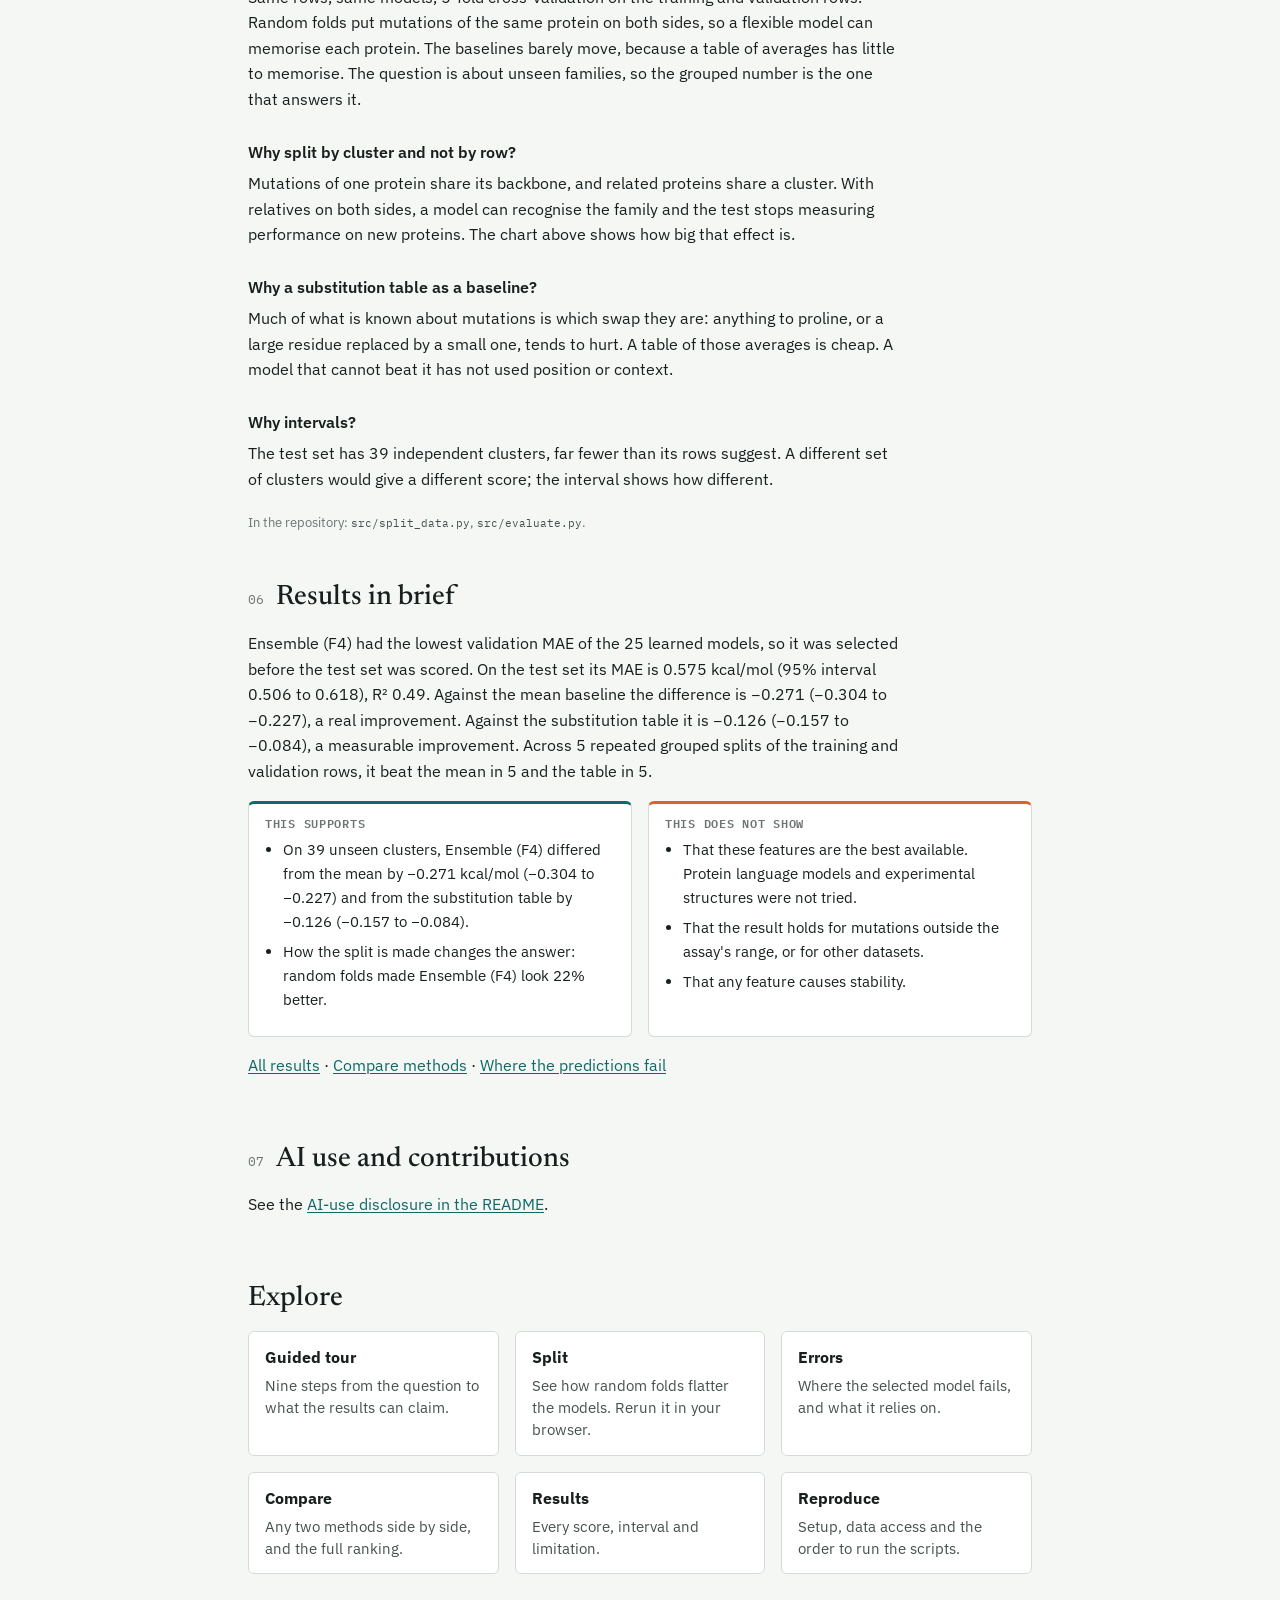
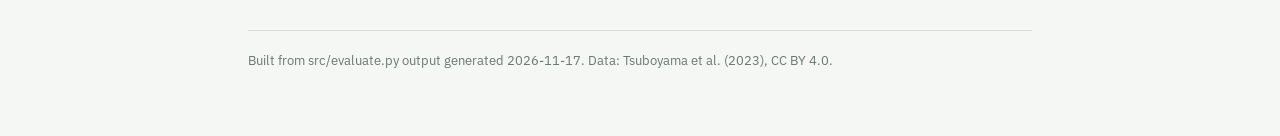
==== commit 0ffa8f71: "Point AI-use section to README" ====
--- a/docs/index.html
+++ b/docs/index.html
@@ -147,8 +147,7 @@
 </section>
 <section id="ai">
   <h2><span class="n">07</span>AI use and contributions</h2>
-  <div id="aiUse"></div>
-  <div id="myContribution"></div>
+  <p>See the <a href="https://github.com/marxy-karly/mutation-stability#ai-use-disclosure">AI-use disclosure in the README</a>.</p>
 </section>
 <section id="explore-cards"><h2>Explore</h2>
 <div class="cards">
